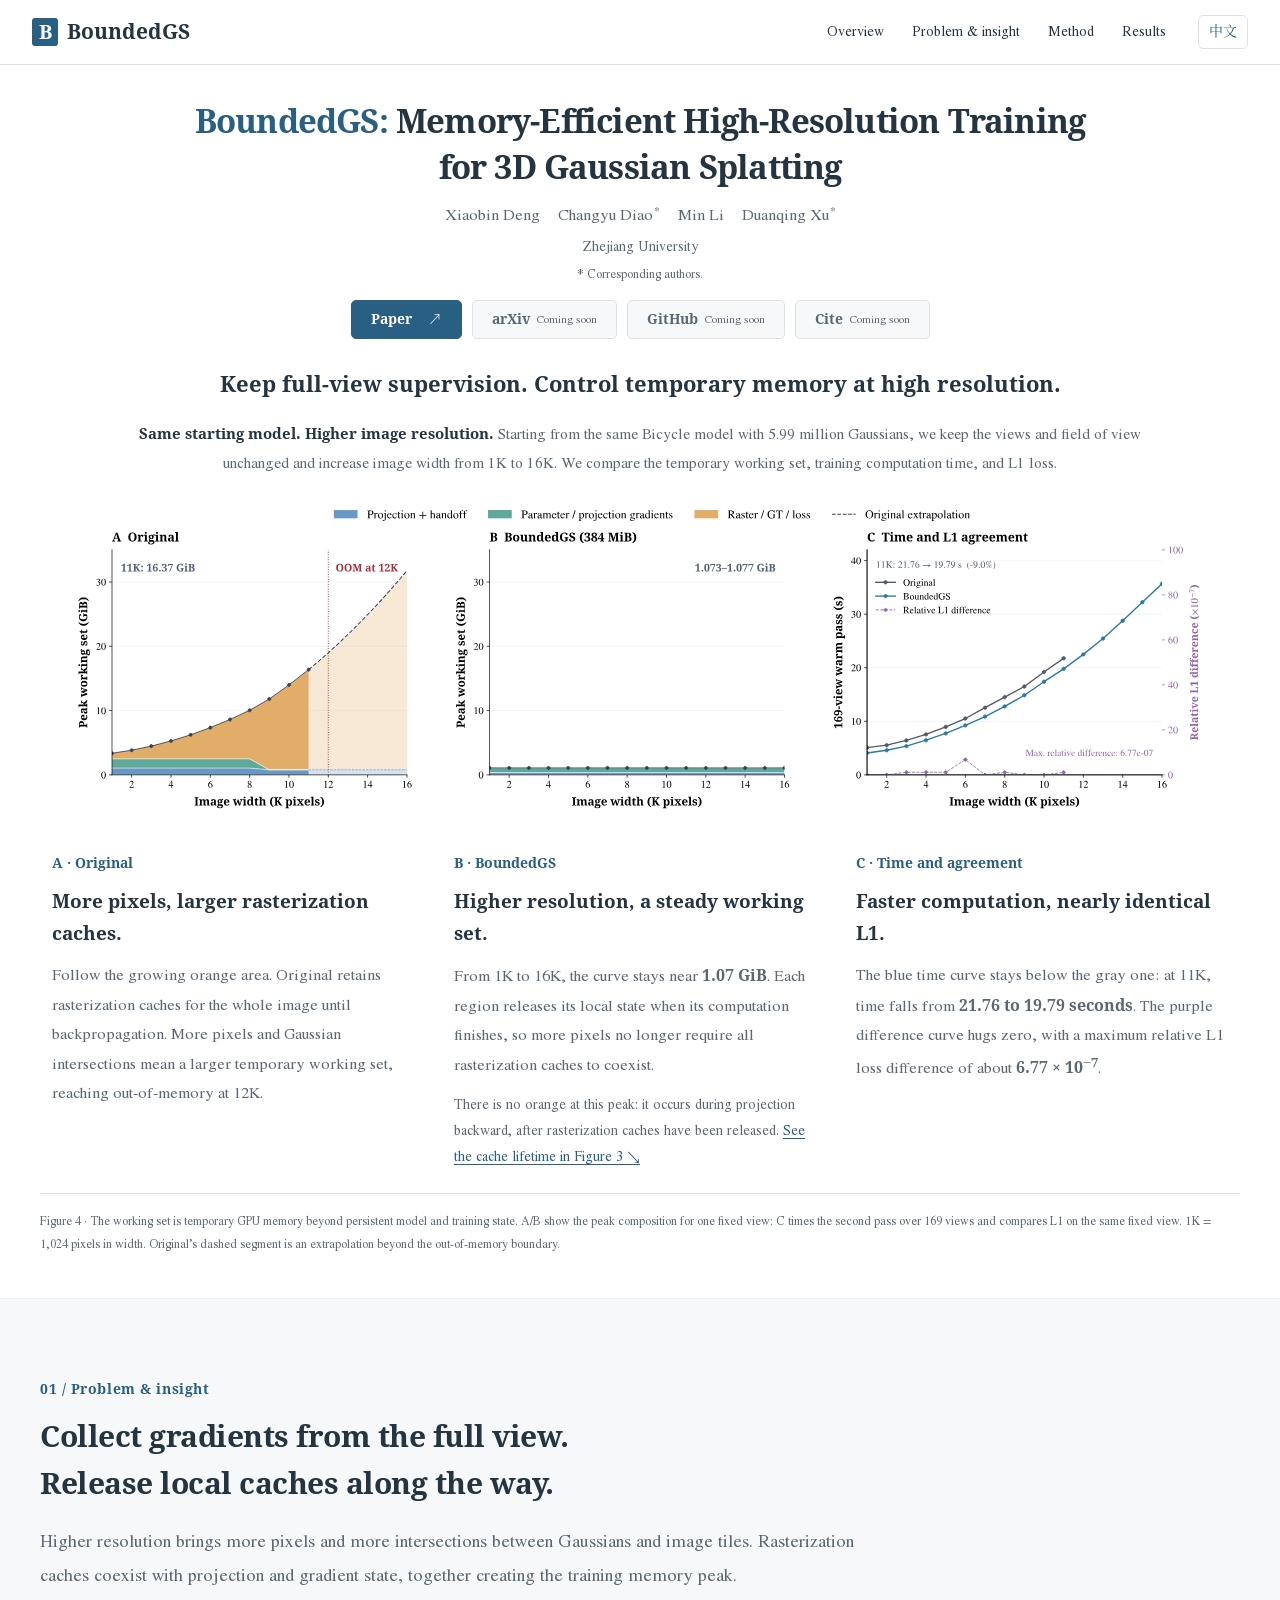
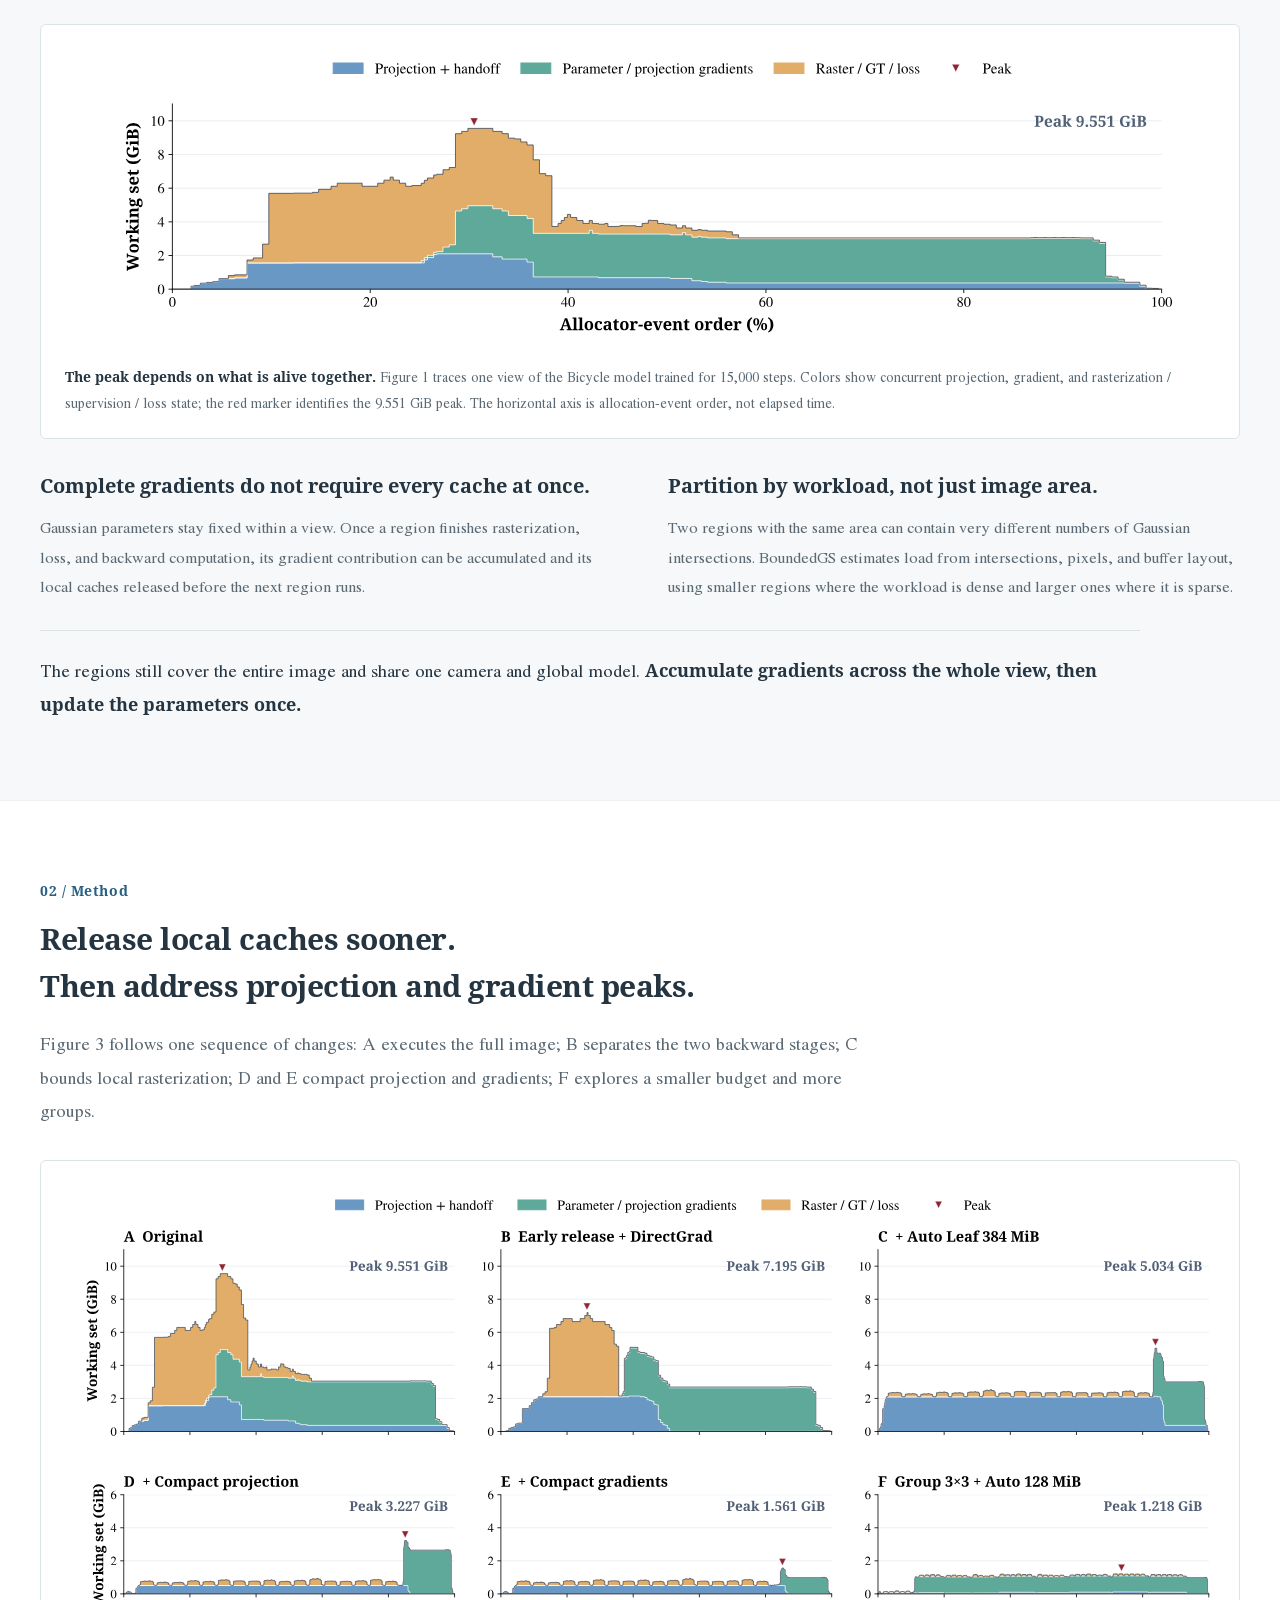
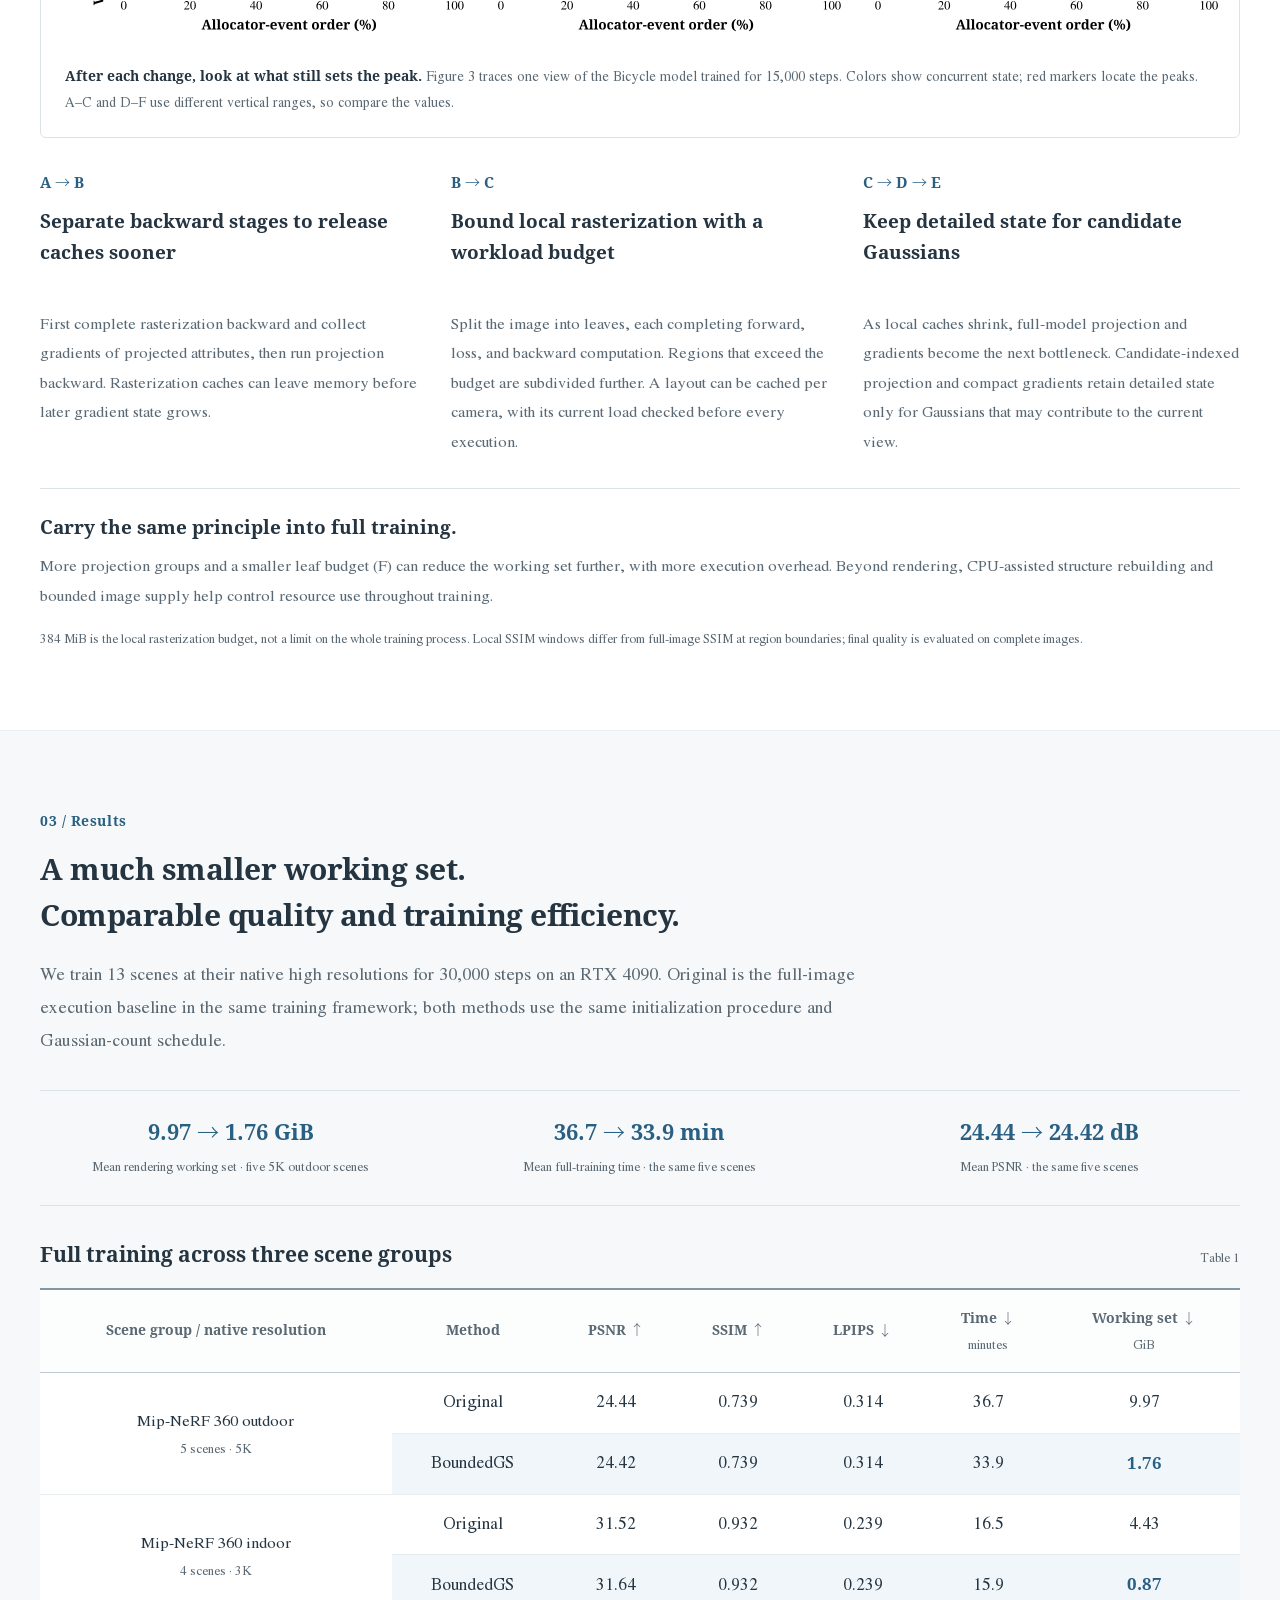
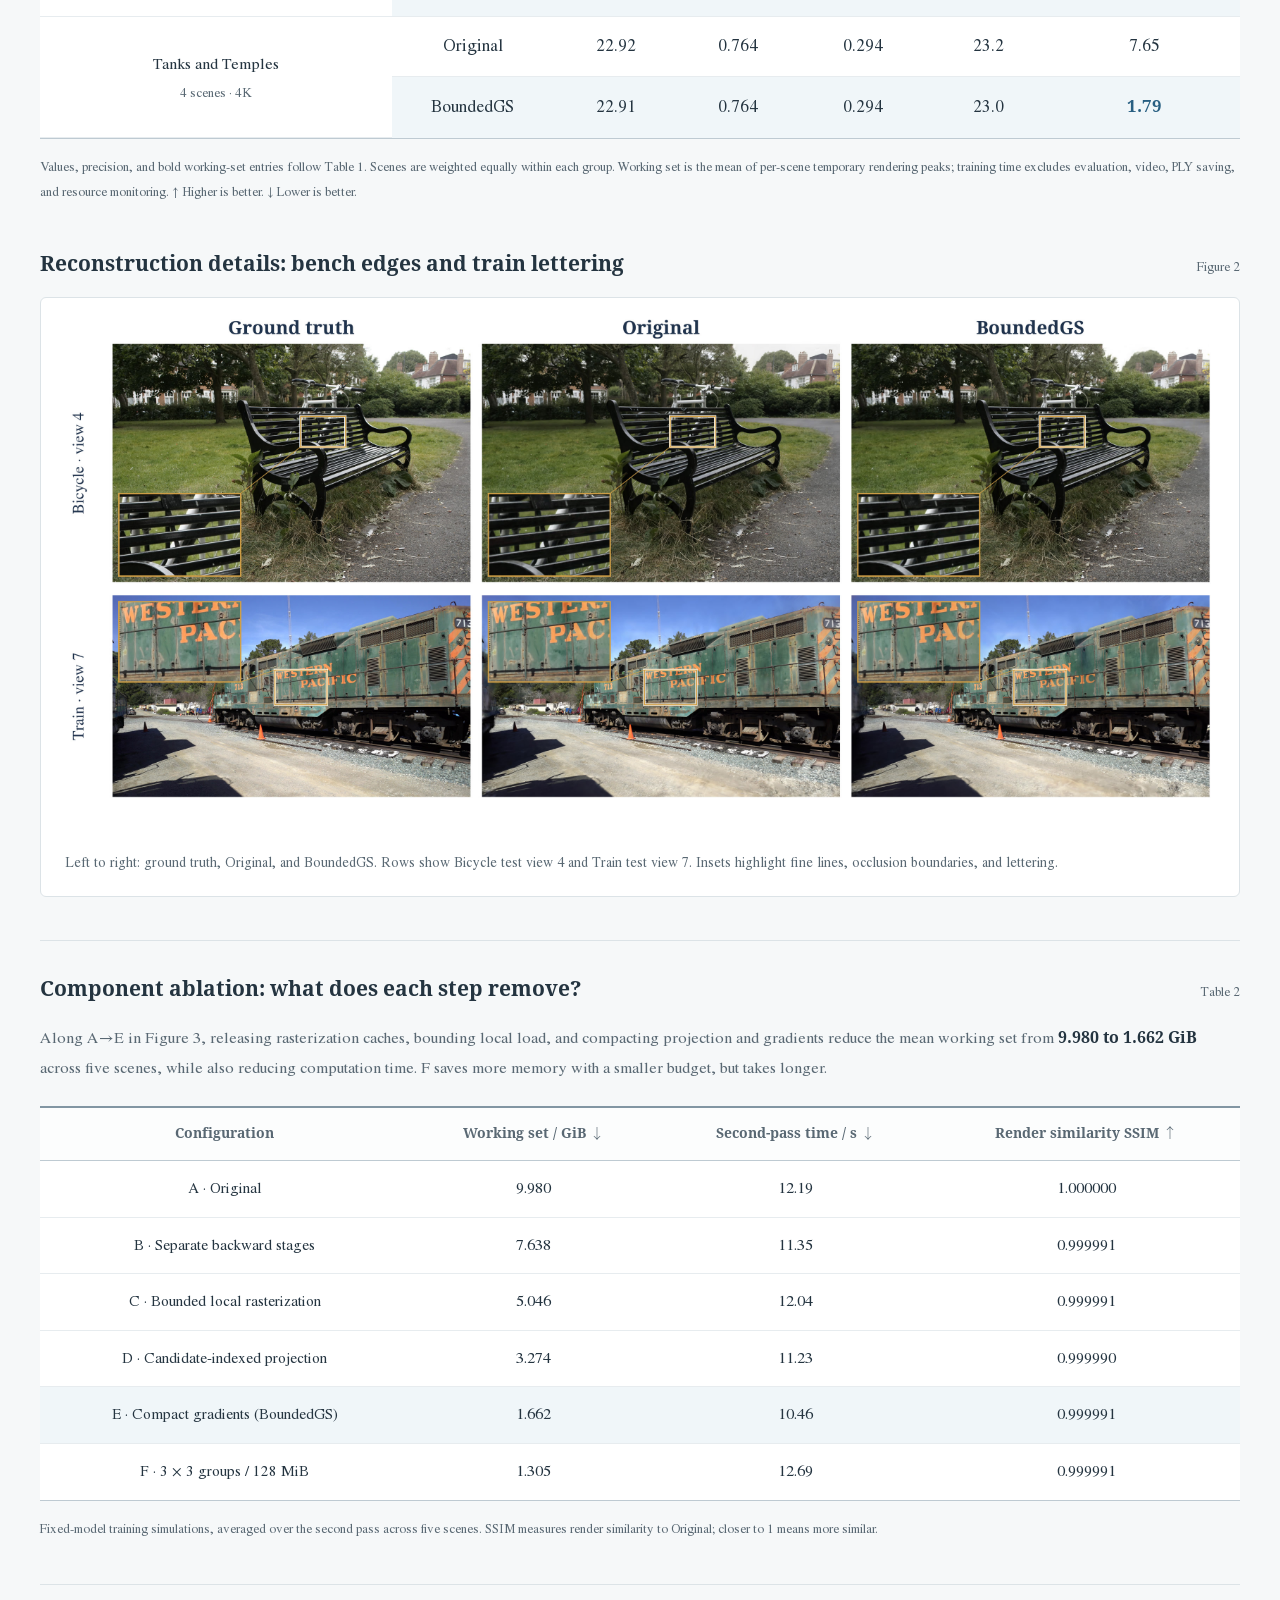
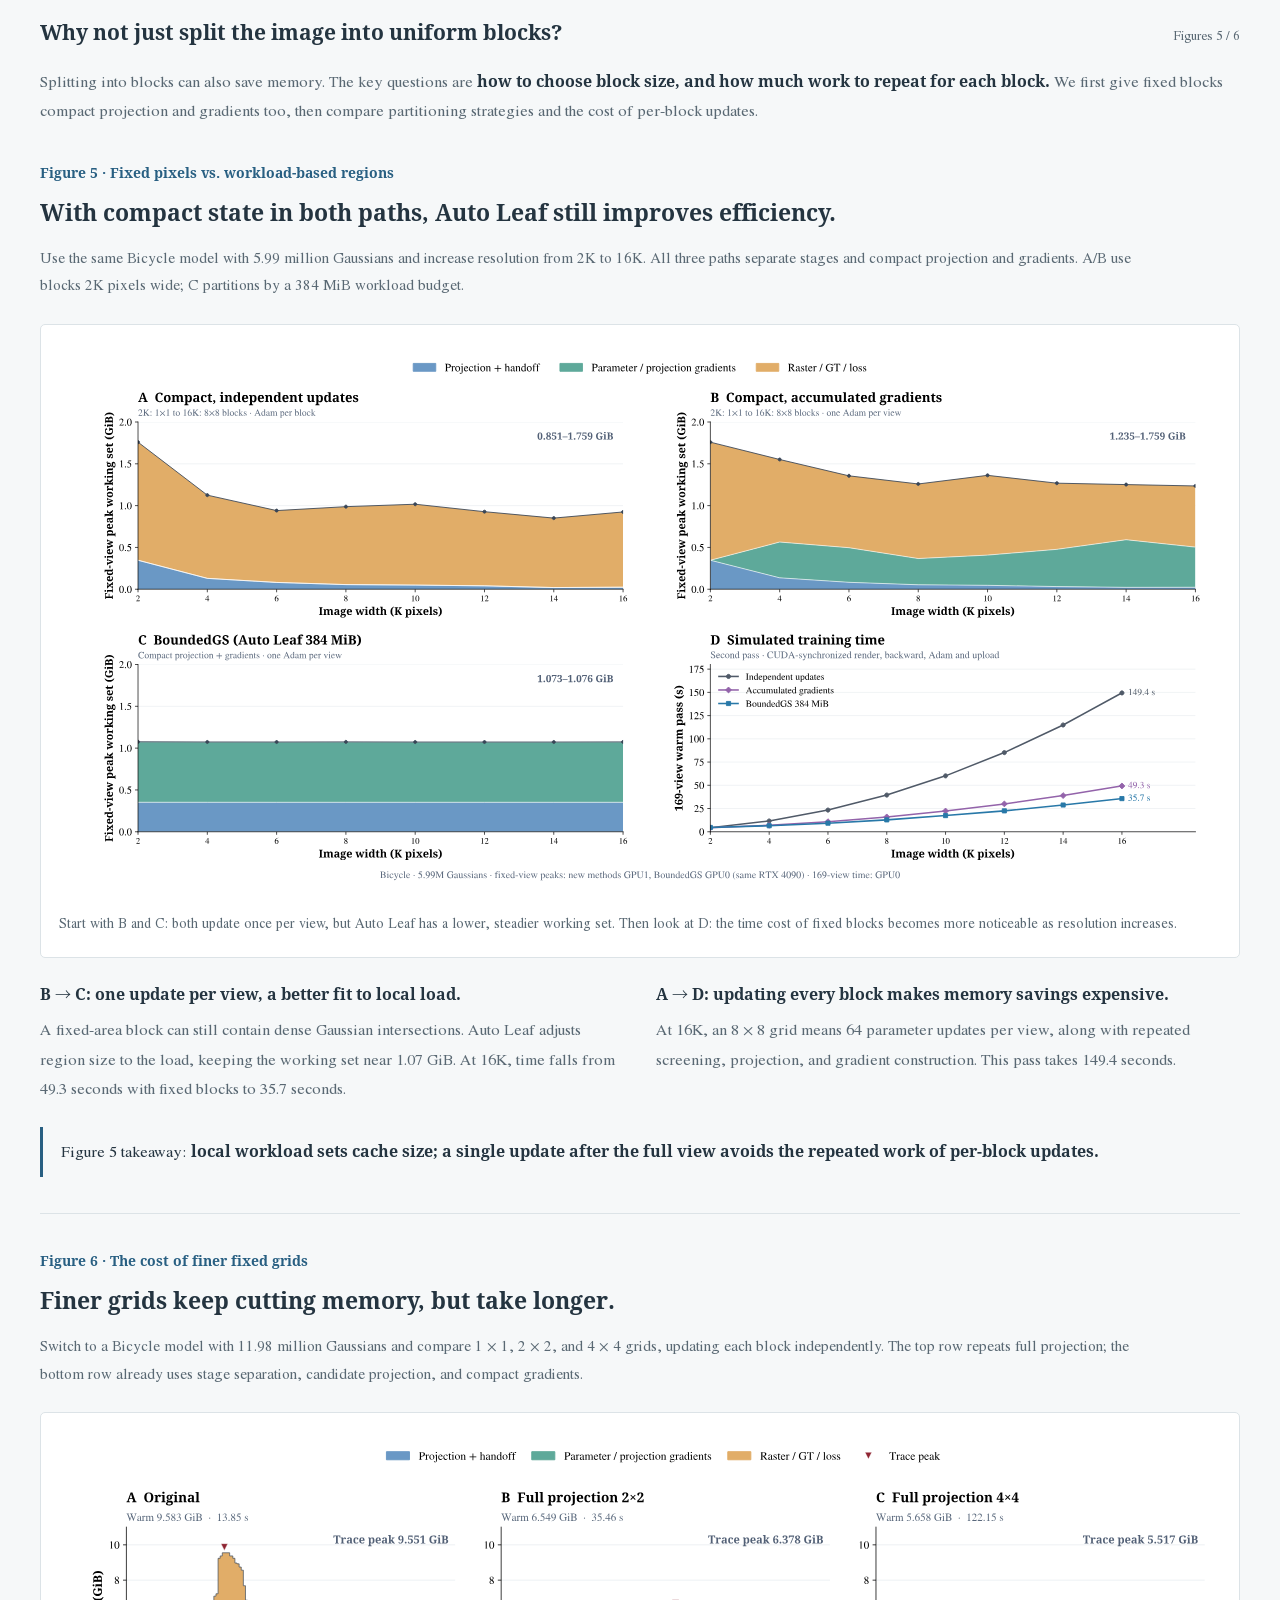
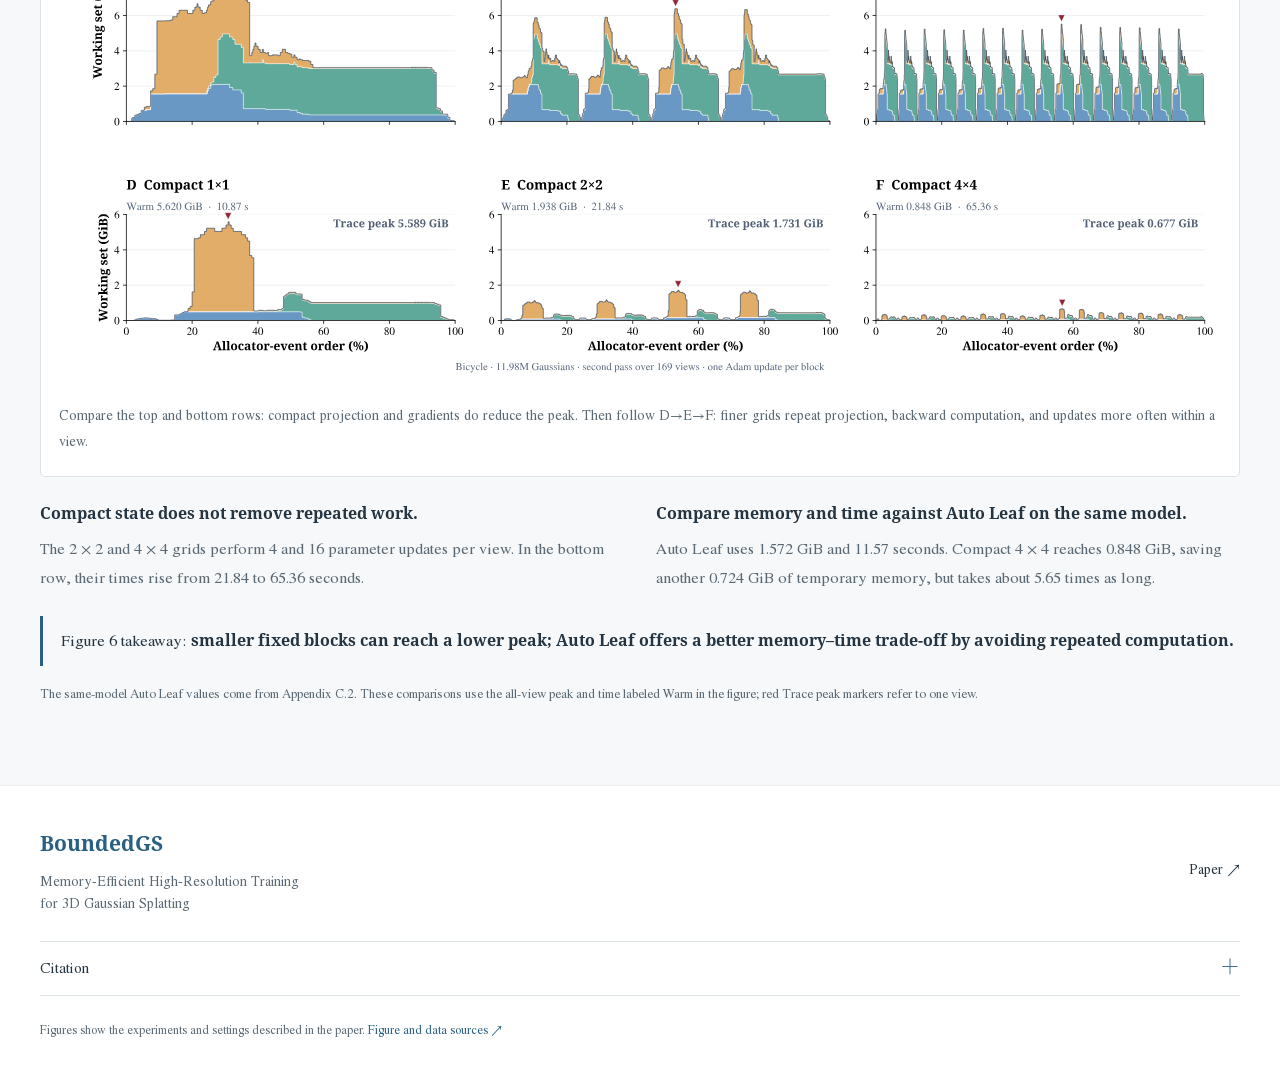
==== index.html @ 4e61c0cc "init" ====
<!doctype html>
<html lang="en">
<head>
  <meta charset="utf-8">
  <meta name="viewport" content="width=device-width, initial-scale=1">
  <meta name="theme-color" content="#285f82">
  <meta name="description" content="BoundedGS bounds the active rendering working set for high-resolution 3D Gaussian Splatting (3DGS) training while retaining full-view supervision. Explore the method, results, and paper.">
  <title>BoundedGS: Memory-Efficient High-Resolution Training for 3D Gaussian Splatting</title>
  <link rel="alternate" hreflang="en" href="./">
  <link rel="alternate" hreflang="zh-CN" href="zh.html">
  <link rel="stylesheet" href="style.css?v=3ca6108b19dd">
  <link rel="preload" href="assets/fonts/STIXGeneral.ttf" as="font" type="font/ttf" crossorigin>
  <script src="app.js?v=c64445084d67" defer></script>
  <meta name="robots" content="index, follow, max-image-preview:large, max-snippet:-1, max-video-preview:-1">
  <meta name="author" content="Xiaobin Deng, Changyu Diao, Min Li, Duanqing Xu">
  <meta name="citation_title" content="BoundedGS: Memory-Efficient High-Resolution Training for 3D Gaussian Splatting">
  <meta name="citation_author" content="Xiaobin Deng">
  <meta name="citation_author" content="Changyu Diao">
  <meta name="citation_author" content="Min Li">
  <meta name="citation_author" content="Duanqing Xu">
  <meta name="citation_publication_date" content="2026">
  <meta name="citation_language" content="en">
  <meta property="og:type" content="article">
  <meta property="og:site_name" content="BoundedGS">
  <meta property="og:title" content="BoundedGS: Memory-Efficient High-Resolution Training for 3D Gaussian Splatting">
  <meta property="og:description" content="BoundedGS bounds the active rendering working set for high-resolution 3D Gaussian Splatting (3DGS) training while retaining full-view supervision. Explore the method, results, and paper.">
  <meta property="og:locale" content="en_US">
  <meta property="og:locale:alternate" content="zh_CN">
  <meta name="twitter:card" content="summary">
  <meta name="twitter:title" content="BoundedGS: Memory-Efficient High-Resolution Training for 3D Gaussian Splatting">
  <meta name="twitter:description" content="BoundedGS bounds the active rendering working set for high-resolution 3D Gaussian Splatting (3DGS) training while retaining full-view supervision. Explore the method, results, and paper.">
  <link rel="alternate" hreflang="x-default" href="./">
  <script type="application/ld+json">
{
  "@context": "https://schema.org",
  "@type": "ScholarlyArticle",
  "name": "BoundedGS: Memory-Efficient High-Resolution Training for 3D Gaussian Splatting",
  "headline": "BoundedGS: Memory-Efficient High-Resolution Training for 3D Gaussian Splatting",
  "description": "BoundedGS bounds the active rendering working set for high-resolution 3D Gaussian Splatting (3DGS) training while retaining full-view supervision. Explore the method, results, and paper.",
  "author": [
    {
      "@type": "Person",
      "name": "Xiaobin Deng",
      "affiliation": {
        "@type": "Organization",
        "name": "Zhejiang University"
      }
    },
    {
      "@type": "Person",
      "name": "Changyu Diao",
      "affiliation": {
        "@type": "Organization",
        "name": "Zhejiang University"
      }
    },
    {
      "@type": "Person",
      "name": "Min Li",
      "affiliation": {
        "@type": "Organization",
        "name": "Zhejiang University"
      }
    },
    {
      "@type": "Person",
      "name": "Duanqing Xu",
      "affiliation": {
        "@type": "Organization",
        "name": "Zhejiang University"
      }
    }
  ],
  "inLanguage": "en",
  "keywords": [
    "3D Gaussian Splatting",
    "3DGS",
    "high-resolution training",
    "GPU memory",
    "BoundedGS"
  ],
  "isAccessibleForFree": true,
  "encoding": {
    "@type": "MediaObject",
    "encodingFormat": "application/pdf",
    "contentUrl": "assets/boundedgs-paper.pdf"
  }
}
  </script>
</head>
<body>
  <a class="skip-link" href="#main">Skip to content</a>
  <header class="site-header"><div class="nav-shell">
    <a class="brand" href="#overview"><span class="brand-mark" aria-hidden="true">B</span>BoundedGS</a>
    <nav aria-label="Sections"><a href="#overview">Overview</a><a href="#insight">Problem &amp; insight</a><a href="#method">Method</a><a href="#results">Results</a></nav>
    <div class="nav-actions"><a class="language-toggle" href="zh.html" lang="zh-CN" hreflang="zh-CN" aria-label="切换为中文">中文</a></div>
  </div></header>

  <main id="main">
    <section id="overview" class="paper-overview shell">
      <div id="paper-heading" class="paper-heading">
        <h1><span>BoundedGS:</span> Memory-Efficient High-Resolution Training<br class="title-break"> for 3D Gaussian Splatting</h1>
        <p class="authors"><span class="author-name">Xiaobin Deng</span> <span class="author-name">Changyu Diao<sup>*</sup></span> <span class="author-name">Min Li</span> <span class="author-name">Duanqing Xu<sup>*</sup></span></p><p class="affiliation">Zhejiang University</p><p class="author-note">* Corresponding authors.</p>
        <div class="resource-buttons"><a class="button primary" href="assets/boundedgs-paper.pdf" target="_blank" rel="noopener">Paper <span aria-hidden="true">↗</span></a><button class="button resource-pending" type="button" disabled aria-label="arXiv: Coming soon"><span>arXiv</span><span class="resource-status">Coming soon</span></button><button class="button resource-pending" type="button" disabled aria-label="GitHub: Coming soon"><span>GitHub</span><span class="resource-status">Coming soon</span></button><button class="button resource-pending" type="button" disabled aria-label="Cite: Coming soon"><span>Cite</span><span class="resource-status">Coming soon</span></button></div>
      </div>
      <div class="task-intro"><h2>Keep full-view supervision. <span>Control temporary memory at high resolution.</span></h2></div>
      <p class="cover-setup"><strong>Same starting model. Higher image resolution.</strong> Starting from the same Bicycle model with 5.99 million Gaussians, we keep the views and field of view unchanged and increase image width from 1K to 16K. We compare the temporary working set, training computation time, and L1 loss.</p>
      <figure class="cover-figure">
        <img class="desktop-figure" src="assets/figures/figure-4.svg?v=d06d40685966" width="1417" height="385" fetchpriority="high" alt="Figure 4: A, Original rasterization memory grows with resolution. B, BoundedGS stays near 1.07 GiB. C, training computation is faster with nearly identical L1 loss.">
        <div class="figure-legend cover-legend"><span><i class="projection"></i>Projection + handoff</span><span><i class="gradients"></i>Parameter / projection gradients</span><span><i class="raster"></i>Raster / GT / loss</span><span><i class="extrapolation"></i>Extrapolation</span></div>
        <div class="cover-reading">
          <article class="cover-panel">
            <img class="mobile-figure" src="assets/figures/figure-4-a.svg?v=f8d131fe4b1f" width="430" height="345" alt="Figure 4A: the orange rasterization state grows with resolution; Original runs out of memory at 12K.">
            <p class="figure-reference">A · Original</p><h3>More pixels, larger rasterization caches.</h3>
            <p>Follow the growing orange area. Original retains rasterization caches for the whole image until backpropagation. More pixels and Gaussian intersections mean a larger temporary working set, reaching out-of-memory at 12K.</p>
          </article>
          <article class="cover-panel">
            <img class="mobile-figure" src="assets/figures/figure-4-b.svg?v=89d696aebb31" width="430" height="345" loading="lazy" alt="Figure 4B: BoundedGS stays within 1.073–1.077 GiB from 1K to 16K; rasterization caches have been released at the peak.">
            <p class="figure-reference">B · BoundedGS</p><h3>Higher resolution, a steady working set.</h3>
            <p>From 1K to 16K, the curve stays near <strong>1.07 GiB</strong>. Each region releases its local state when its computation finishes, so more pixels no longer require all rasterization caches to coexist.</p>
            <p class="panel-note">There is no orange at this peak: it occurs during projection backward, after rasterization caches have been released. <a href="#figure-3" data-component="e">See the cache lifetime in Figure 3 ↘</a></p>
          </article>
          <article class="cover-panel">
            <img class="mobile-figure" src="assets/figures/figure-4-c.svg?v=a9186b93e692" width="480" height="345" loading="lazy" alt="Figure 4C: at 11K, second-pass time falls from 21.76 to 19.79 seconds. The largest relative L1 loss difference at shared resolutions is about 6.77 times 10 to the minus 7.">
            <p class="figure-reference">C · Time and agreement</p><h3>Faster computation, nearly identical L1.</h3>
            <p>The blue time curve stays below the gray one: at 11K, time falls from <strong>21.76 to 19.79 seconds</strong>. The purple difference curve hugs zero, with a maximum relative L1 loss difference of about <strong>6.77 × 10<sup>−7</sup></strong>.</p>
          </article>
        </div>
        <figcaption class="figure-note">Figure 4 · The working set is temporary GPU memory beyond persistent model and training state. A/B show the peak composition for one fixed view; C times the second pass over 169 views and compares L1 on the same fixed view. 1K = 1,024 pixels in width. Original’s dashed segment is an extrapolation beyond the out-of-memory boundary.</figcaption>
      </figure>
    </section>

    <section id="insight" class="section soft-section"><div class="shell">
      <div class="section-heading"><p class="section-number">01 / Problem &amp; insight</p><h2>Collect gradients from the full view.<br>Release local caches along the way.</h2><p class="section-lead">Higher resolution brings more pixels and more intersections between Gaussians and image tiles. Rasterization caches coexist with projection and gradient state, together creating the training memory peak.</p></div>
      <figure class="paper-figure trace-figure">
        <div class="figure-scroll" tabindex="0" role="region" aria-label="Figure 1 memory trace; scroll horizontally on narrow screens"><img src="assets/figures/figure-1.svg?v=830bb8c14d6f" width="979" height="266" loading="lazy" alt="Figure 1: Original’s projection, gradient, and rasterization states overlap during one view, producing a 9.551 GiB temporary working-set peak."></div>
        <p class="scroll-hint">Scroll sideways to see the full chart ↔</p>
        <figcaption><strong>The peak depends on what is alive together.</strong> Figure 1 traces one view of the Bicycle model trained for 15,000 steps. Colors show concurrent projection, gradient, and rasterization / supervision / loss state; the red marker identifies the 9.551 GiB peak. The horizontal axis is allocation-event order, not elapsed time.</figcaption>
      </figure>
      <div class="insight-pair">
        <article><h3>Complete gradients do not require every cache at once.</h3><p>Gaussian parameters stay fixed within a view. Once a region finishes rasterization, loss, and backward computation, its gradient contribution can be accumulated and its local caches released before the next region runs.</p></article>
        <article><h3>Partition by workload, not just image area.</h3><p>Two regions with the same area can contain very different numbers of Gaussian intersections. BoundedGS estimates load from intersections, pixels, and buffer layout, using smaller regions where the workload is dense and larger ones where it is sparse.</p></article>
      </div>
      <p class="insight-statement">The regions still cover the entire image and share one camera and global model. <strong>Accumulate gradients across the whole view, then update the parameters once.</strong></p>
    </div></section>

    <section id="method" class="section shell">
      <div class="section-heading"><p class="section-number">02 / Method</p><h2>Release local caches sooner.<br>Then address projection and gradient peaks.</h2><p class="section-lead">Figure 3 follows one sequence of changes: A executes the full image; B separates the two backward stages; C bounds local rasterization; D and E compact projection and gradients; F explores a smaller budget and more groups.</p></div>
      <figure class="paper-figure method-figure" id="figure-3">
        <img class="desktop-figure" src="assets/figures/figure-3.svg?v=8909034e1079" width="1166" height="461" loading="lazy" alt="Figure 3: six single-view traces, A–F, show early cache release, Auto Leaf, compact projection, compact gradients, and a smaller leaf budget with more groups.">
        <div class="mobile-components">
          <label for="component-panel">Explore a configuration in Figure 3</label>
          <select id="component-panel">
            <option value="a" data-src="assets/figures/figure-3-a.svg?v=5b14cd057d3e">A · Original, full-image execution</option>
            <option value="b" data-src="assets/figures/figure-3-b.svg?v=b231a7f79177">B · Separate backward stages</option>
            <option value="c" data-src="assets/figures/figure-3-c.svg?v=3bd484a36d70">C · Bounded local rasterization</option>
            <option value="d" data-src="assets/figures/figure-3-d.svg?v=78caf373a112">D · Candidate-indexed projection</option>
            <option value="e" data-src="assets/figures/figure-3-e.svg?v=d09f77d85bdd">E · Compact parameter gradients</option>
            <option value="f" data-src="assets/figures/figure-3-f.svg?v=ca1f35abca1a">F · More groups, smaller budget</option>
          </select>
          <div class="figure-legend"><span><i class="projection"></i>Projection + handoff</span><span><i class="gradients"></i>Parameter / projection gradients</span><span><i class="raster"></i>Raster / GT / loss</span></div>
          <img id="component-image" src="assets/figures/figure-3-a.svg?v=5b14cd057d3e" width="398" height="222" loading="lazy" alt="Figure 3A: Original’s full-image working-set trace.">
          <p id="component-caption" class="figure-note" aria-live="polite">A: Rasterization and backward state coexist around the peak.</p>
          <p class="figure-note">Horizontal: allocation-event order from 0% to 100%. Vertical: working set in GiB. A–C and D–F use different vertical ranges.</p>
        </div>
        <figcaption><strong>After each change, look at what still sets the peak.</strong> Figure 3 traces one view of the Bicycle model trained for 15,000 steps. Colors show concurrent state; red markers locate the peaks. A–C and D–F use different vertical ranges, so compare the values.</figcaption>
      </figure>
      <div class="method-explanations">
        <article><p class="figure-reference">A → B</p><h3>Separate backward stages to release caches sooner</h3><p>First complete rasterization backward and collect gradients of projected attributes, then run projection backward. Rasterization caches can leave memory before later gradient state grows.</p></article>
        <article><p class="figure-reference">B → C</p><h3>Bound local rasterization with a workload budget</h3><p>Split the image into leaves, each completing forward, loss, and backward computation. Regions that exceed the budget are subdivided further. A layout can be cached per camera, with its current load checked before every execution.</p></article>
        <article><p class="figure-reference">C → D → E</p><h3>Keep detailed state for candidate Gaussians</h3><p>As local caches shrink, full-model projection and gradients become the next bottleneck. Candidate-indexed projection and compact gradients retain detailed state only for Gaussians that may contribute to the current view.</p></article>
      </div>
      <div class="method-system"><h3>Carry the same principle into full training.</h3><p>More projection groups and a smaller leaf budget (F) can reduce the working set further, with more execution overhead. Beyond rendering, CPU-assisted structure rebuilding and bounded image supply help control resource use throughout training.</p></div>
      <p class="figure-note">384 MiB is the local rasterization budget, not a limit on the whole training process. Local SSIM windows differ from full-image SSIM at region boundaries; final quality is evaluated on complete images.</p>
    </section>

    <section id="results" class="section soft-section"><div class="shell">
      <div class="section-heading"><p class="section-number">03 / Results</p><h2>A much smaller working set.<br>Comparable quality and training efficiency.</h2><p class="section-lead">We train 13 scenes at their native high resolutions for 30,000 steps on an RTX 4090. Original is the full-image execution baseline in the same training framework; both methods use the same initialization procedure and Gaussian-count schedule.</p></div>
      <div class="result-summary"><p><strong>9.97 → 1.76 GiB</strong><span>Mean rendering working set · five 5K outdoor scenes</span></p><p><strong>36.7 → 33.9 min</strong><span>Mean full-training time · the same five scenes</span></p><p><strong>24.44 → 24.42 dB</strong><span>Mean PSNR · the same five scenes</span></p></div>
      <div class="subsection-heading"><h3>Full training across three scene groups</h3><span>Table 1</span></div>
      <div class="table-scroll" tabindex="0" role="region" aria-label="Table 1; scroll horizontally on narrow screens"><table id="paper-table"><thead><tr><th scope="col">Scene group / native resolution</th><th scope="col">Method</th><th scope="col">PSNR ↑</th><th scope="col">SSIM ↑</th><th scope="col">LPIPS ↓</th><th scope="col">Time ↓<small>minutes</small></th><th scope="col">Working set ↓<small>GiB</small></th></tr></thead><tbody>
        <tr><th rowspan="2" scope="rowgroup">Mip-NeRF 360 outdoor<small>5 scenes · 5K</small></th><td>Original</td><td>24.44</td><td>0.739</td><td>0.314</td><td>36.7</td><td>9.97</td></tr>
        <tr class="ours"><td>BoundedGS</td><td>24.42</td><td>0.739</td><td>0.314</td><td>33.9</td><td><strong>1.76</strong></td></tr>
        <tr class="group-start"><th rowspan="2" scope="rowgroup">Mip-NeRF 360 indoor<small>4 scenes · 3K</small></th><td>Original</td><td>31.52</td><td>0.932</td><td>0.239</td><td>16.5</td><td>4.43</td></tr>
        <tr class="ours"><td>BoundedGS</td><td>31.64</td><td>0.932</td><td>0.239</td><td>15.9</td><td><strong>0.87</strong></td></tr>
        <tr class="group-start"><th rowspan="2" scope="rowgroup">Tanks and Temples<small>4 scenes · 4K</small></th><td>Original</td><td>22.92</td><td>0.764</td><td>0.294</td><td>23.2</td><td>7.65</td></tr>
        <tr class="ours"><td>BoundedGS</td><td>22.91</td><td>0.764</td><td>0.294</td><td>23.0</td><td><strong>1.79</strong></td></tr>
      </tbody></table></div>
      <p class="scroll-hint">Scroll sideways to see the full table ↔</p>
      <p class="figure-note">Values, precision, and bold working-set entries follow Table 1. Scenes are weighted equally within each group. Working set is the mean of per-scene temporary rendering peaks; training time excludes evaluation, video, PLY saving, and resource monitoring. ↑ Higher is better. ↓ Lower is better.</p>

      <div class="subsection-heading qualitative-heading"><h3>Reconstruction details: bench edges and train lettering</h3><span>Figure 2</span></div>
      <figure class="paper-figure qualitative-figure"><div class="figure-scroll" tabindex="0" role="region" aria-label="Figure 2 quality comparison; scroll horizontally on narrow screens"><img src="assets/figures/figure-2.jpg?v=b9e5c9b0c337" width="3300" height="1470" loading="lazy" alt="Figure 2: Bicycle and Train, with ground truth, Original, and BoundedGS from left to right. Insets compare bench edges and train lettering."></div><p class="scroll-hint">Scroll sideways to compare all three columns ↔</p><figcaption>Left to right: ground truth, Original, and BoundedGS. Rows show Bicycle test view 4 and Train test view 7. Insets highlight fine lines, occlusion boundaries, and lettering.</figcaption></figure>

      <div class="evidence-block" id="component-ablation">
        <div class="subsection-heading"><h3>Component ablation: what does each step remove?</h3><span>Table 2</span></div>
        <p class="evidence-lead">Along A→E in Figure 3, releasing rasterization caches, bounding local load, and compacting projection and gradients reduce the mean working set from <strong>9.980 to 1.662 GiB</strong> across five scenes, while also reducing computation time. F saves more memory with a smaller budget, but takes longer.</p>
        <div class="table-scroll" tabindex="0" role="region" aria-label="Component ablation; scroll horizontally on narrow screens"><table class="detail-table"><thead><tr><th scope="col">Configuration</th><th scope="col">Working set / GiB ↓</th><th scope="col">Second-pass time / s ↓</th><th scope="col">Render similarity SSIM ↑</th></tr></thead><tbody id="component-rows"><tr><td>A · Original</td><td>9.980</td><td>12.19</td><td>1.000000</td></tr><tr><td>B · Separate backward stages</td><td>7.638</td><td>11.35</td><td>0.999991</td></tr><tr><td>C · Bounded local rasterization</td><td>5.046</td><td>12.04</td><td>0.999991</td></tr><tr><td>D · Candidate-indexed projection</td><td>3.274</td><td>11.23</td><td>0.999990</td></tr><tr class="ours"><td>E · Compact gradients (BoundedGS)</td><td>1.662</td><td>10.46</td><td>0.999991</td></tr><tr><td>F · 3 × 3 groups / 128 MiB</td><td>1.305</td><td>12.69</td><td>0.999991</td></tr></tbody></table></div>
        <p class="scroll-hint">Scroll sideways to see the full table ↔</p>
        <p class="figure-note">Fixed-model training simulations, averaged over the second pass across five scenes. SSIM measures render similarity to Original; closer to 1 means more similar.</p>
      </div>

      <div class="evidence-block supplementary-figures" id="block-comparisons">
        <div class="subsection-heading"><h3>Why not just split the image into uniform blocks?</h3><span>Figures 5 / 6</span></div>
        <p class="evidence-lead">Splitting into blocks can also save memory. The key questions are <strong>how to choose block size, and how much work to repeat for each block.</strong> We first give fixed blocks compact projection and gradients too, then compare partitioning strategies and the cost of per-block updates.</p>
        <article class="comparison-story" id="figure-5">
          <p class="figure-reference">Figure 5 · Fixed pixels vs. workload-based regions</p>
          <h3>With compact state in both paths, Auto Leaf still improves efficiency.</h3>
          <p class="comparison-setup">Use the same Bicycle model with 5.99 million Gaussians and increase resolution from 2K to 16K. All three paths separate stages and compact projection and gradients. A/B use blocks 2K pixels wide; C partitions by a 384 MiB workload budget.</p>
          <figure><div class="figure-scroll" tabindex="0" role="region" aria-label="Figure 5; scroll horizontally on narrow screens"><img src="assets/figures/figure-5.svg?v=bf9b69fb2163" width="1339" height="634" loading="lazy" alt="Figure 5: A updates each fixed block independently; B accumulates fixed-block gradients; C uses Auto Leaf; D compares time. At 16K, the three paths take 149.4, 49.3, and 35.7 seconds."></div><p class="scroll-hint">Scroll sideways to see all four panels ↔</p><figcaption>Start with B and C: both update once per view, but Auto Leaf has a lower, steadier working set. Then look at D: the time cost of fixed blocks becomes more noticeable as resolution increases.</figcaption></figure>
          <div class="comparison-reading">
            <p><strong>B → C: one update per view, a better fit to local load.</strong> A fixed-area block can still contain dense Gaussian intersections. Auto Leaf adjusts region size to the load, keeping the working set near 1.07 GiB. At 16K, time falls from 49.3 seconds with fixed blocks to 35.7 seconds.</p>
            <p><strong>A → D: updating every block makes memory savings expensive.</strong> At 16K, an 8 × 8 grid means 64 parameter updates per view, along with repeated screening, projection, and gradient construction. This pass takes 149.4 seconds.</p>
          </div>
          <p class="comparison-takeaway">Figure 5 takeaway: <strong>local workload sets cache size; a single update after the full view avoids the repeated work of per-block updates.</strong></p>
        </article>
        <article class="comparison-story" id="figure-6">
          <p class="figure-reference">Figure 6 · The cost of finer fixed grids</p>
          <h3>Finer grids keep cutting memory, but take longer.</h3>
          <p class="comparison-setup">Switch to a Bicycle model with 11.98 million Gaussians and compare 1 × 1, 2 × 2, and 4 × 4 grids, updating each block independently. The top row repeats full projection; the bottom row already uses stage separation, candidate projection, and compact gradients.</p>
          <figure><div class="figure-scroll" tabindex="0" role="region" aria-label="Figure 6; scroll horizontally on narrow screens"><img src="assets/figures/figure-6.svg?v=3bd4f1bd3a31" width="1210" height="576" loading="lazy" alt="Figure 6: finer grids and compact state reduce the working set, but independent updates repeat computation. Compact 4 by 4 takes 65.36 seconds, about 5.65 times the Auto Leaf time on the same model."></div><p class="scroll-hint">Scroll sideways to see all six panels ↔</p><figcaption>Compare the top and bottom rows: compact projection and gradients do reduce the peak. Then follow D→E→F: finer grids repeat projection, backward computation, and updates more often within a view.</figcaption></figure>
          <div class="comparison-reading">
            <p><strong>Compact state does not remove repeated work.</strong> The 2 × 2 and 4 × 4 grids perform 4 and 16 parameter updates per view. In the bottom row, their times rise from 21.84 to 65.36 seconds.</p>
            <p><strong>Compare memory and time against Auto Leaf on the same model.</strong> Auto Leaf uses 1.572 GiB and 11.57 seconds. Compact 4 × 4 reaches 0.848 GiB, saving another 0.724 GiB of temporary memory, but takes about 5.65 times as long.</p>
          </div>
          <p class="comparison-takeaway">Figure 6 takeaway: <strong>smaller fixed blocks can reach a lower peak; Auto Leaf offers a better memory–time trade-off by avoiding repeated computation.</strong></p>
          <p class="figure-note">The same-model Auto Leaf values come from Appendix C.2. These comparisons use the all-view peak and time labeled Warm in the figure; red Trace peak markers refer to one view.</p>
        </article>
      </div>
    </div></section>
  </main>

  <footer class="shell site-footer" id="citation"><div class="footer-top"><div><a class="brand" href="#overview">BoundedGS</a><p>Memory-Efficient High-Resolution Training<br>for 3D Gaussian Splatting</p></div><div class="footer-links"><a href="assets/boundedgs-paper.pdf" target="_blank" rel="noopener">Paper ↗</a></div></div><details class="citation-details"><summary>Citation <span aria-hidden="true">＋</span></summary><div class="citation-body"><pre id="bibtex">@misc{deng2026boundedgs,
  title  = {BoundedGS: Memory-Efficient High-Resolution Training
            for 3D Gaussian Splatting},
  author = {Xiaobin Deng and Changyu Diao and Min Li and Duanqing Xu},
  year   = {2026}
}</pre><button class="button" id="copy-citation">Copy BibTeX</button><span id="copy-status" role="status"></span></div></details><p class="footer-note">Figures show the experiments and settings described in the paper. <a href="asset-sources.json" target="_blank" rel="noopener">Figure and data sources ↗</a></p></footer>
</body>
</html>
---- style.css ----
@font-face{font-family:STIXGeneral;src:url('assets/fonts/STIXGeneral.ttf') format('truetype');font-weight:400;font-style:normal;font-display:swap}
@font-face{font-family:'Droid Serif';src:url('assets/fonts/DroidSerif-Bold.ttf') format('truetype');font-weight:700;font-style:normal;font-display:swap}
@font-face{font-family:'Noto Serif SC';src:url('assets/fonts/NotoSerifSC-Regular.woff?v=6501ba1ce9b4') format('woff');font-weight:400;font-style:normal;font-display:swap}
@font-face{font-family:'Noto Serif SC';src:url('assets/fonts/NotoSerifSC-Bold.woff?v=eb372331c6d0') format('woff');font-weight:700;font-style:normal;font-display:swap}
:root{--ink:#243440;--muted:#596873;--blue:#285f82;--line:#dce3e7;--soft:#f6f8f9;--projection:#6a98c5;--gradient:#5ea99a;--raster:#e1ad68}
*{box-sizing:border-box}
html{scroll-behavior:smooth;scroll-padding-top:90px}
body{margin:0;background:#fff;color:var(--ink);font:400 17px/1.85 STIXGeneral,'Noto Serif SC';font-synthesis:none;-webkit-font-smoothing:antialiased}
h1,h2,h3,strong,b,th,.brand,.button,.section-number,.figure-reference{font-family:'Droid Serif','Noto Serif SC';font-weight:700}
h1,h2,h3,p{margin-top:0}h1,h2,h3{line-height:1.55}p{margin-bottom:18px}h1{font-size:33px;letter-spacing:-.8px}h2{font-size:30px;letter-spacing:-.5px;margin-bottom:18px}h3{font-size:20px;margin-bottom:12px}
a{color:inherit;text-decoration:none}a:hover{color:var(--blue)}button,select{font:inherit;color:inherit;cursor:pointer}a,button,select,summary{touch-action:manipulation}a:focus-visible,button:focus-visible,select:focus-visible,summary:focus-visible,[tabindex]:focus-visible{outline:3px solid #3986b6;outline-offset:4px}
img{display:block;max-width:100%;height:auto}figure{margin:0}figcaption{font-size:14px;line-height:1.9;color:var(--muted);margin-top:16px}figcaption strong{color:var(--ink)}small{font-size:13px}
.shell{width:min(1200px,calc(100% - 80px));margin-inline:auto}.section{padding-block:78px}.soft-section{background:var(--soft);border-block:1px solid #edf0f2}.section-heading{max-width:900px;margin-bottom:32px}.section-number{color:var(--blue);font-size:14px;letter-spacing:.04em;margin-bottom:12px}.section-lead{max-width:850px;color:var(--muted);margin-bottom:0}.figure-note{color:var(--muted);font-size:13px;line-height:1.9;margin:16px 0 0}
.sr-only{position:absolute;width:1px;height:1px;padding:0;margin:-1px;overflow:hidden;clip:rect(0,0,0,0);white-space:nowrap;border:0}.skip-link{position:fixed;left:16px;top:-90px;z-index:100;background:#fff;padding:12px}.skip-link:focus{top:12px}
.site-header{position:sticky;top:0;z-index:30;background:rgba(255,255,255,.98);border-bottom:1px solid var(--line)}.nav-shell{width:min(1360px,calc(100% - 64px));min-height:64px;display:flex;align-items:center;gap:32px;margin:auto}.brand{display:inline-flex;align-items:center;gap:9px;font-size:21px;white-space:nowrap}.brand-mark{width:26px;height:28px;background:var(--blue);color:white;display:grid;place-items:center;line-height:1;border-radius:3px;font-size:20px}.nav-shell nav{display:flex;gap:28px;margin-left:auto;font-size:14px;white-space:nowrap}
.paper-overview{padding-top:34px;padding-bottom:42px}.paper-heading{text-align:center}.paper-heading h1{margin:0 auto 12px;max-width:1150px}.paper-heading h1>span{color:var(--blue)}.authors{font-size:16px;color:var(--muted);margin-bottom:15px}.authors span{margin-inline:10px}.resource-buttons{display:flex;justify-content:center;gap:10px}.button{display:inline-flex;align-items:center;justify-content:center;gap:16px;border:1px solid var(--line);border-radius:5px;background:#fff;padding:7px 19px;font-size:14px;line-height:1.6;transition:background .15s}.button:hover{background:var(--soft)}.button.primary{background:var(--blue);color:white;border-color:var(--blue)}.button.primary:hover{background:#1e4e6d}
.task-intro{text-align:center;margin:28px 0 17px}.task-intro h2{font-size:22px;line-height:1.65;letter-spacing:0;margin:0}.task-intro h2 span{display:inline-block}.cover-figure>img{width:100%}.cover-figure figcaption{margin:13px auto 0;max-width:1140px}.result-summary{display:grid;grid-template-columns:repeat(3,minmax(0,1fr));gap:28px}.result-summary p{margin:0;display:flex;flex-direction:column;gap:5px;text-align:center}.result-summary span{font-size:13px;color:var(--muted)}
.paper-figure{padding:24px 24px 20px;background:#fff;border:1px solid var(--line);border-radius:6px}.paper-figure img{width:100%}.figure-scroll{overflow-x:auto;overscroll-behavior-x:contain}.trace-figure{padding-top:29px}.trace-figure img{max-width:1080px;margin-inline:auto}.insight-pair{display:grid;grid-template-columns:1fr 1fr;gap:55px;margin-top:32px}.insight-pair p,.method-explanations p,.method-system p{color:var(--muted);font-size:16px;margin-bottom:0}.insight-statement{border-top:1px solid var(--line);padding-top:23px;margin:27px 0 0;font-size:18px;max-width:1100px}
.method-figure{padding-inline:15px}.method-figure figcaption{padding-inline:9px}.method-explanations{display:grid;grid-template-columns:repeat(3,minmax(0,1fr));gap:34px;margin-top:32px}.method-explanations .figure-reference{color:var(--blue);font-size:15px;margin-bottom:8px}.method-explanations h3{font-size:19px;line-height:1.65;min-height:3.3em;margin-bottom:10px}.method-system{border-top:1px solid var(--line);padding-top:24px;margin-top:30px}.method-system h3{font-size:19px;margin-bottom:10px}.mobile-components,.scroll-hint{display:none}.figure-legend{display:flex;flex-wrap:wrap;gap:5px 14px;font-size:12px;line-height:1.8;color:var(--muted)}.figure-legend span{display:inline-flex;align-items:center;gap:6px}.figure-legend i{display:inline-block;width:12px;height:9px;border-radius:1px}.projection{background:var(--projection)}.gradients{background:var(--gradient)}.raster{background:var(--raster)}.figure-legend .extrapolation{height:0;border-top:2px dashed #798894;border-radius:0}
.result-summary{padding:24px 0 26px;margin-bottom:33px;border-block:1px solid var(--line)}.result-summary strong{font-size:22px;color:var(--blue);line-height:1.6;white-space:nowrap}.subsection-heading{display:flex;align-items:baseline;justify-content:space-between;gap:20px;margin-bottom:17px}.subsection-heading h3{margin:0;font-size:21px}.subsection-heading>span{font-size:13px;color:var(--muted);white-space:nowrap}.table-scroll{overflow-x:auto;overscroll-behavior-x:contain;border-top:2px solid #8296a3;border-bottom:1px solid #becad2;background:white}table{border-collapse:collapse;width:100%;font-variant-numeric:tabular-nums;text-align:center;font-size:17px}th,td{padding:14px 17px;border-bottom:1px solid #e7ecef;white-space:nowrap}thead th{font-size:14px;color:var(--muted);background:#fcfdfd;padding-block:16px;border-bottom:1px solid #becad2}th small{display:block;font-family:STIXGeneral,'Noto Serif SC';font-weight:400;line-height:1.6;color:var(--muted);margin-top:3px}tbody th{font-size:16px;padding-inline:21px;background:#fff;font-weight:400;font-family:STIXGeneral,'Noto Serif SC'}.ours td{background:#f0f6f9}.ours strong{color:var(--blue)}.group-start th,.group-start td{border-top:1px solid #becad2}tbody tr:last-child td{border-bottom:0}.qualitative-heading{margin-top:43px}.qualitative-figure{padding:18px 18px 20px}.qualitative-figure figcaption{padding-inline:6px}
summary{cursor:pointer;list-style:none;display:flex;align-items:center;justify-content:space-between;gap:20px;padding:19px 0;font-size:17px}summary::-webkit-details-marker{display:none}summary>span:last-child{color:var(--blue);font-size:20px;line-height:1;transition:transform .15s}.citation-details[open]>summary>span{transform:rotate(45deg)}select{border:1px solid #c8d3da;border-radius:4px;background:#fff;padding:8px 30px 8px 12px;font-size:15px;max-width:100%}.detail-table{font-size:16px}.detail-table th,.detail-table td{padding:13px 18px}.detail-table td:first-child{font-size:15px}.supplementary-figures figure{padding:20px 18px;background:white;border:1px solid var(--line);border-radius:5px;margin-top:24px}.supplementary-figures img{width:100%}
.site-footer{padding-block:39px 28px;scroll-margin-top:18px}.footer-top{display:flex;justify-content:space-between;gap:30px}.footer-top .brand{color:var(--blue)}.footer-top p{font-size:14px;line-height:1.6;color:var(--muted);margin:7px 0 0}.footer-links{display:flex;gap:24px;font-size:14px;align-self:center}.citation-details{margin-top:25px;border-block:1px solid var(--line)}.citation-details summary{font-size:15px;padding-block:13px}.citation-body{padding-bottom:20px}.citation-body pre{font:400 14px/1.8 STIXGeneral,'Noto Serif SC';white-space:pre-wrap;overflow-wrap:anywhere;background:var(--soft);padding:20px;margin:0 0 14px}.citation-body .button{font-size:13px}#copy-status{margin-left:15px;font-size:13px;color:var(--muted)}.footer-note{font-size:12px;color:var(--muted);margin:23px 0 0}.footer-note a{color:var(--blue)}
@media(min-width:1600px){.paper-overview{padding-top:47px}.paper-heading h1{font-size:35px}.task-intro{margin-top:33px;margin-bottom:22px}}
@media(max-width:1000px){.shell{width:calc(100% - 56px)}.nav-shell{width:calc(100% - 40px);gap:20px}.nav-shell nav{gap:20px}.paper-heading h1{font-size:30px}.result-summary{gap:18px}.result-summary strong{font-size:19px}.method-explanations{gap:24px}.method-explanations h3{font-size:17px}.method-explanations p{font-size:15px}.insight-pair{gap:35px}.paper-figure{padding:18px}.method-figure{padding-inline:10px}#paper-table{min-width:870px}.section{padding-block:64px}}
@media(max-width:760px){html{scroll-padding-top:105px}.shell{width:calc(100% - 36px)}body{font-size:16px}.nav-shell{min-height:88px;flex-wrap:wrap;gap:0 16px;padding:11px 0 8px}.brand{font-size:19px}.brand-mark{width:23px;height:25px;font-size:18px}.nav-shell nav{order:3;flex-basis:100%;justify-content:space-between;gap:18px;margin-top:7px;font-size:13px}.paper-overview{padding-top:29px;padding-bottom:33px}.paper-heading h1{font-size:27px;line-height:1.65;letter-spacing:-.5px}.title-break{display:none}.authors{font-size:14px;margin-top:14px}.resource-buttons{margin-top:15px}.task-intro{margin-top:29px;margin-bottom:22px}.task-intro h2{font-size:19px}.task-intro h2 span{display:inline}.desktop-figure{display:none!important}.mobile-components{display:block}.scroll-hint{display:block;color:var(--blue);font-size:12px;margin:10px 0 0}.cover-figure figcaption{margin-top:18px}.result-summary{grid-template-columns:1fr;gap:0}.result-summary p{padding-block:17px;gap:4px;border-bottom:1px solid var(--line)}.result-summary p:last-child{border-bottom:0}.result-summary strong{font-size:24px}.result-summary span{font-size:13px}.section{padding-block:49px}h2{font-size:26px;line-height:1.65;margin-bottom:16px}.section-number{font-size:13px;margin-bottom:12px}.section-heading{margin-bottom:26px}.section-lead{font-size:16px}.paper-figure{padding:16px 12px;border-radius:4px}.trace-figure img{min-width:790px}figcaption{font-size:13px;margin-top:16px}.figure-note{font-size:12px}.insight-pair{grid-template-columns:1fr;gap:25px;margin-top:27px}.insight-pair p{font-size:15px}.insight-pair h3{font-size:19px}.insight-statement{font-size:16px;padding-top:21px;margin-top:26px}.mobile-components>label{display:block;font-size:14px;margin:0 4px 9px}.mobile-components select{width:calc(100% - 8px);margin:0 4px 16px;font-size:14px}.mobile-components .figure-legend{padding-inline:4px;margin-bottom:16px}.mobile-components .figure-note{margin:12px 4px 0}.method-figure figcaption{border-top:1px solid var(--line);padding:15px 4px 0;margin-top:17px}.method-explanations{grid-template-columns:1fr;gap:26px;margin-top:29px}.method-explanations h3{min-height:0;font-size:19px;margin-bottom:9px}.method-explanations .figure-reference{font-size:14px;margin-bottom:7px}.method-explanations p{font-size:15px}.method-system{padding-top:24px;margin-top:26px}.method-system p{font-size:15px}.result-summary{padding-block:0;margin-bottom:29px;border-bottom:0}.subsection-heading{gap:10px;margin-bottom:16px}.subsection-heading h3{font-size:19px}.subsection-heading>span{font-size:12px}.qualitative-heading{margin-top:33px}.qualitative-figure img{min-width:960px}.qualitative-figure figcaption{padding:0}.detail-table{min-width:750px}.supplementary-figures figure{padding:14px 10px}.supplementary-figures img{min-width:1000px}.site-footer{padding-block:29px 24px}.footer-top{gap:20px}.footer-links{flex-direction:column;gap:10px;font-size:13px}.footer-top p{font-size:12px}.footer-note{font-size:12px}.citation-body pre{font-size:13px;padding:15px}#copy-status{display:block;margin:9px 0 0}}
@media(max-width:360px){.paper-heading h1{font-size:24px}.task-intro h2{font-size:18px}.nav-shell nav{gap:10px;font-size:12px}.shell{width:calc(100% - 28px)}.nav-shell{width:calc(100% - 28px)}h2{font-size:23px}.subsection-heading h3{font-size:17px}.result-summary strong{font-size:22px}.footer-top{flex-direction:column}.footer-links{flex-direction:row;align-self:flex-start}.figure-legend{font-size:11px;gap:5px 10px}}
@media(prefers-reduced-motion:reduce){html{scroll-behavior:auto}*,*::before,*::after{transition:none!important}}

/* Reading the paper figures: conditions, visual cue, then conclusion. */
.cover-setup{max-width:1050px;margin:0 auto 23px;font-size:15px;line-height:1.9;color:var(--muted);text-align:center}.cover-setup strong{color:var(--ink)}
.cover-reading{display:grid;grid-template-columns:repeat(3,minmax(0,1fr));gap:30px;margin:24px 12px 0}.cover-panel .figure-reference{font-size:14px;color:var(--blue);margin:0 0 9px}.cover-panel h3{font-size:19px;line-height:1.65;margin-bottom:12px}.cover-panel>p:not(.figure-reference){font-size:15px;color:var(--muted);margin-bottom:0}.cover-panel>p.panel-note{font-size:13px;line-height:1.85;margin-top:12px}.panel-note a{color:var(--blue);text-decoration:underline;text-underline-offset:3px}.cover-figure figcaption{border-top:1px solid var(--line);padding-top:16px;margin-top:23px;max-width:none;font-size:12px}.cover-legend,.mobile-figure{display:none}#figure-3{scroll-margin-top:18px}
.evidence-block{margin-top:43px;padding-top:32px;border-top:1px solid var(--line)}.evidence-lead{font-size:16px;color:var(--muted);margin-bottom:23px}.evidence-lead strong{color:var(--ink)}.comparison-story{margin-top:34px}.comparison-story+.comparison-story{border-top:1px solid var(--line);padding-top:35px;margin-top:36px}.comparison-story>.figure-reference{font-size:14px;color:var(--blue);margin-bottom:9px}.comparison-story>h3{font-size:23px;margin-bottom:13px}.comparison-setup{font-size:15px;color:var(--muted);max-width:1100px}.comparison-reading{display:grid;grid-template-columns:1fr 1fr;gap:32px;margin-top:22px}.comparison-reading p{font-size:15px;color:var(--muted);margin-bottom:0}.comparison-reading strong{display:block;color:var(--ink);margin-bottom:6px}.comparison-takeaway{border-left:3px solid var(--blue);padding:10px 0 10px 18px;margin:22px 0 0;font-size:16px}.comparison-story figcaption{font-size:14px}
@media(max-width:1000px){.cover-reading{gap:20px;margin-inline:0}.cover-panel h3{font-size:17px}}
@media(max-width:760px){.cover-setup{text-align:left;font-size:14px;margin-bottom:25px}.cover-reading{display:block;margin:0}.cover-legend{display:flex;margin-bottom:16px}.cover-panel{margin:0 auto 32px;max-width:490px}.cover-panel .mobile-figure{display:block;width:100%;margin-bottom:19px}.cover-panel h3{font-size:20px}.cover-panel .figure-reference{font-size:14px}.cover-panel>p:not(.figure-reference){font-size:15px}.cover-panel>p.panel-note{font-size:13px}.cover-figure figcaption{margin-top:8px}.evidence-block{margin-top:32px;padding-top:27px}.evidence-lead{font-size:15px}.comparison-story{margin-top:28px}.comparison-story>h3{font-size:21px}.comparison-setup{font-size:14px}.comparison-reading{grid-template-columns:1fr;gap:19px}.comparison-takeaway{font-size:15px;padding-left:13px}.comparison-story figcaption{font-size:13px}.comparison-story+.comparison-story{padding-top:29px;margin-top:30px}}

/* Shared bilingual navigation and English reading rhythm. */
.nav-actions{display:flex;align-items:center;gap:18px}.language-toggle{display:inline-flex;align-items:center;justify-content:center;min-height:34px;padding:3px 10px;border:1px solid var(--line);border-radius:5px;color:var(--blue);font-size:14px;white-space:nowrap}.language-toggle:hover{background:var(--soft)}
html[lang="en"] .paper-heading h1{text-wrap:balance;line-height:1.4}html[lang="en"] .cover-panel>p:not(.figure-reference){font-size:16px}html[lang="en"] .cover-panel>p.panel-note{font-size:14px}html[lang="en"] .cover-panel h3{min-height:3.3em}html[lang="en"] .section-lead{font-size:18px}html[lang="en"] .comparison-reading p{font-size:16px}html[lang="en"] .method-explanations h3{min-height:4.95em}
@media(max-width:1000px){.nav-shell{gap:20px}.nav-shell nav{gap:18px}.nav-actions{gap:12px}html[lang="en"] .method-explanations h3{min-height:0}}
@media(max-width:760px){.nav-actions{margin-left:auto;gap:12px}.language-toggle{font-size:12px;min-height:30px;padding:2px 9px}.nav-shell{gap:0 10px}html[lang="en"] .paper-heading h1{font-size:28px;line-height:1.4}html[lang="en"] .cover-panel h3{min-height:0}html[lang="en"] .section-lead{font-size:17px}html[lang="en"] .task-intro h2{font-size:20px}}
@media(max-width:360px){.nav-actions{gap:9px}.language-toggle{padding-inline:8px}html[lang="en"] .paper-heading h1{font-size:26px}html[lang="en"] .nav-shell nav{gap:8px;font-size:12px}}

/* Publication metadata and resource links. */
.authors{display:flex;flex-wrap:wrap;justify-content:center;gap:5px 18px;margin:0 0 7px;line-height:1.5}
.authors .author-name{display:inline-block;white-space:nowrap;margin:0}
.author-name sup{font-size:.7em;line-height:0;margin-left:1px}
.affiliation{margin:0 0 3px;font-size:14px;color:var(--muted)}
.author-note{margin:0 0 15px;font-size:12px;color:var(--muted)}
.resource-buttons{flex-wrap:wrap;gap:10px}
.resource-buttons .resource-pending{gap:7px;cursor:default;opacity:1;background:var(--soft);border-color:var(--line);color:var(--muted)}
.resource-buttons .resource-pending:hover{background:var(--soft);border-color:var(--line);color:var(--muted)}
.resource-status{font-family:STIXGeneral,'Noto Serif SC';font-weight:400;font-size:11px;white-space:nowrap}
@media(max-width:760px){.authors{gap:4px 14px}.author-note{margin-bottom:12px}
.resource-buttons{display:grid;grid-template-columns:repeat(2,minmax(0,1fr));max-width:360px;margin:14px auto 0;gap:8px}
.resource-buttons .button{min-width:0;min-height:38px;padding:7px 10px}}
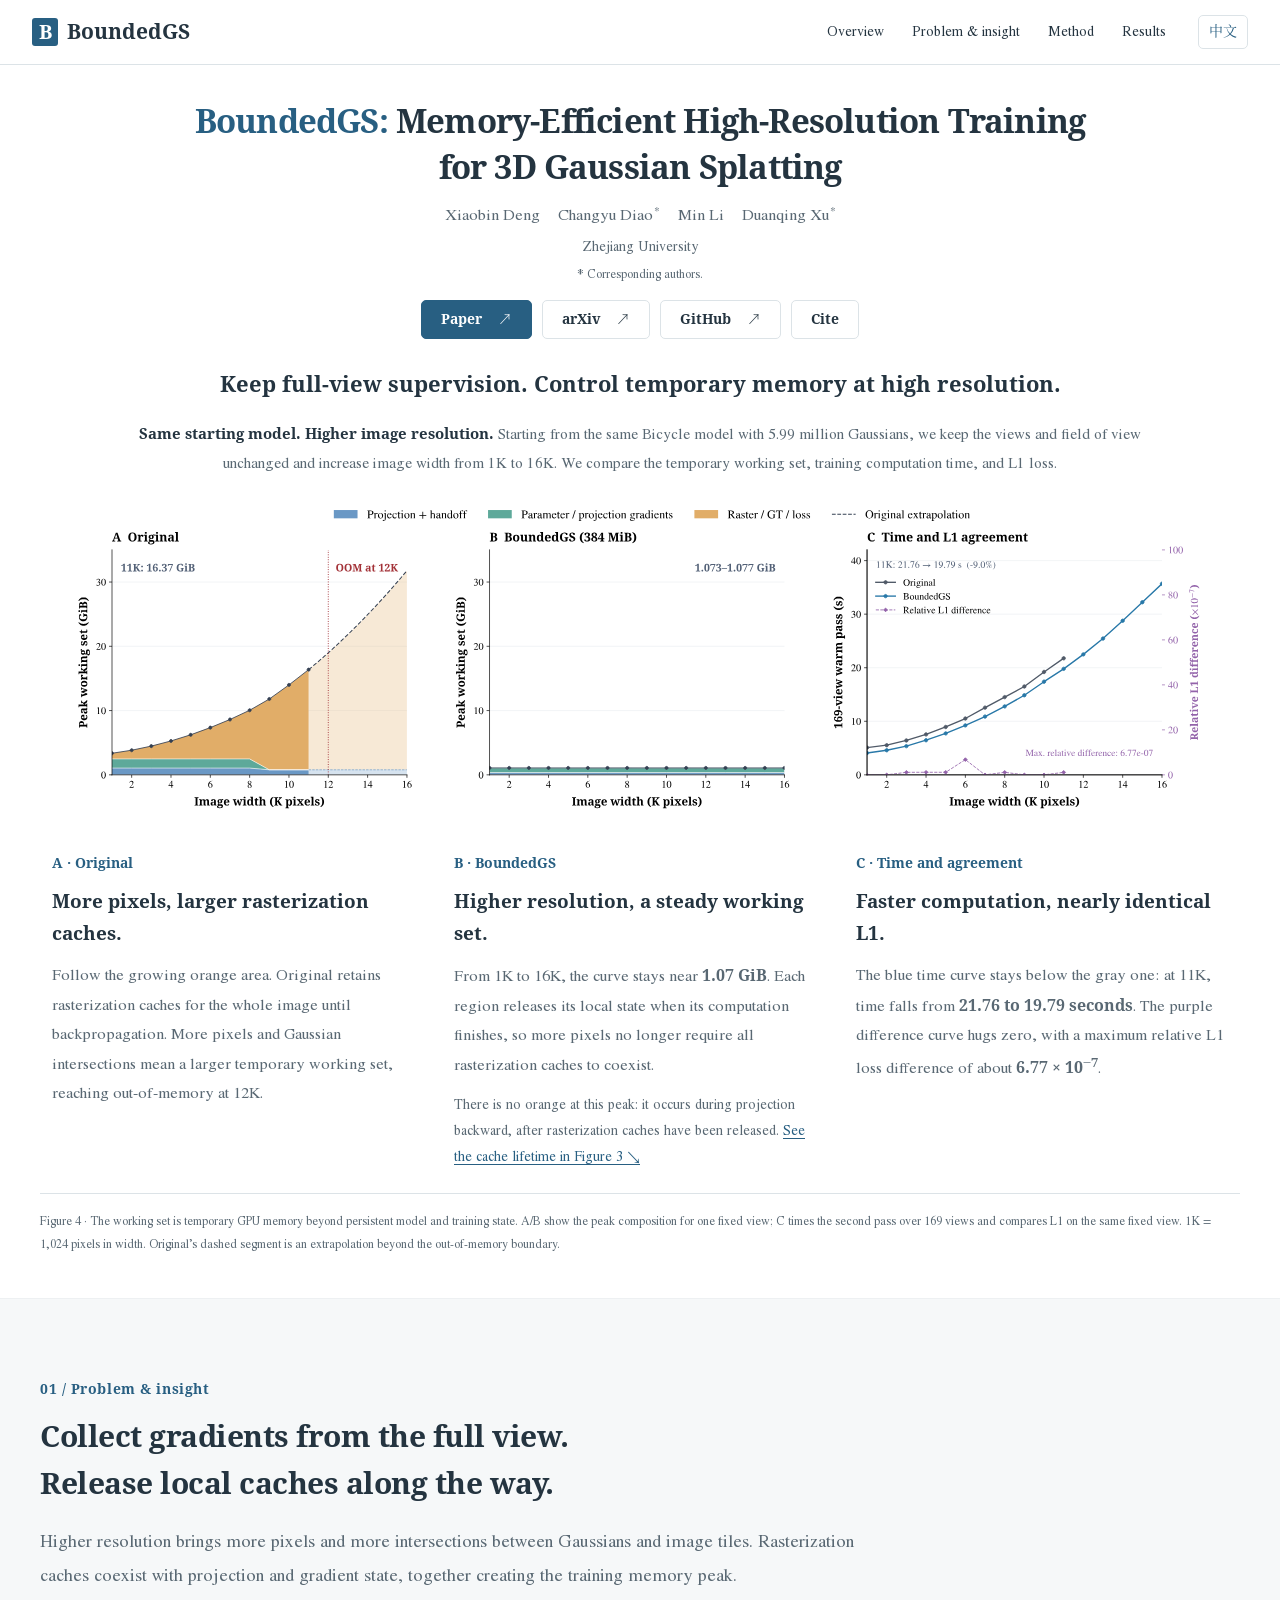
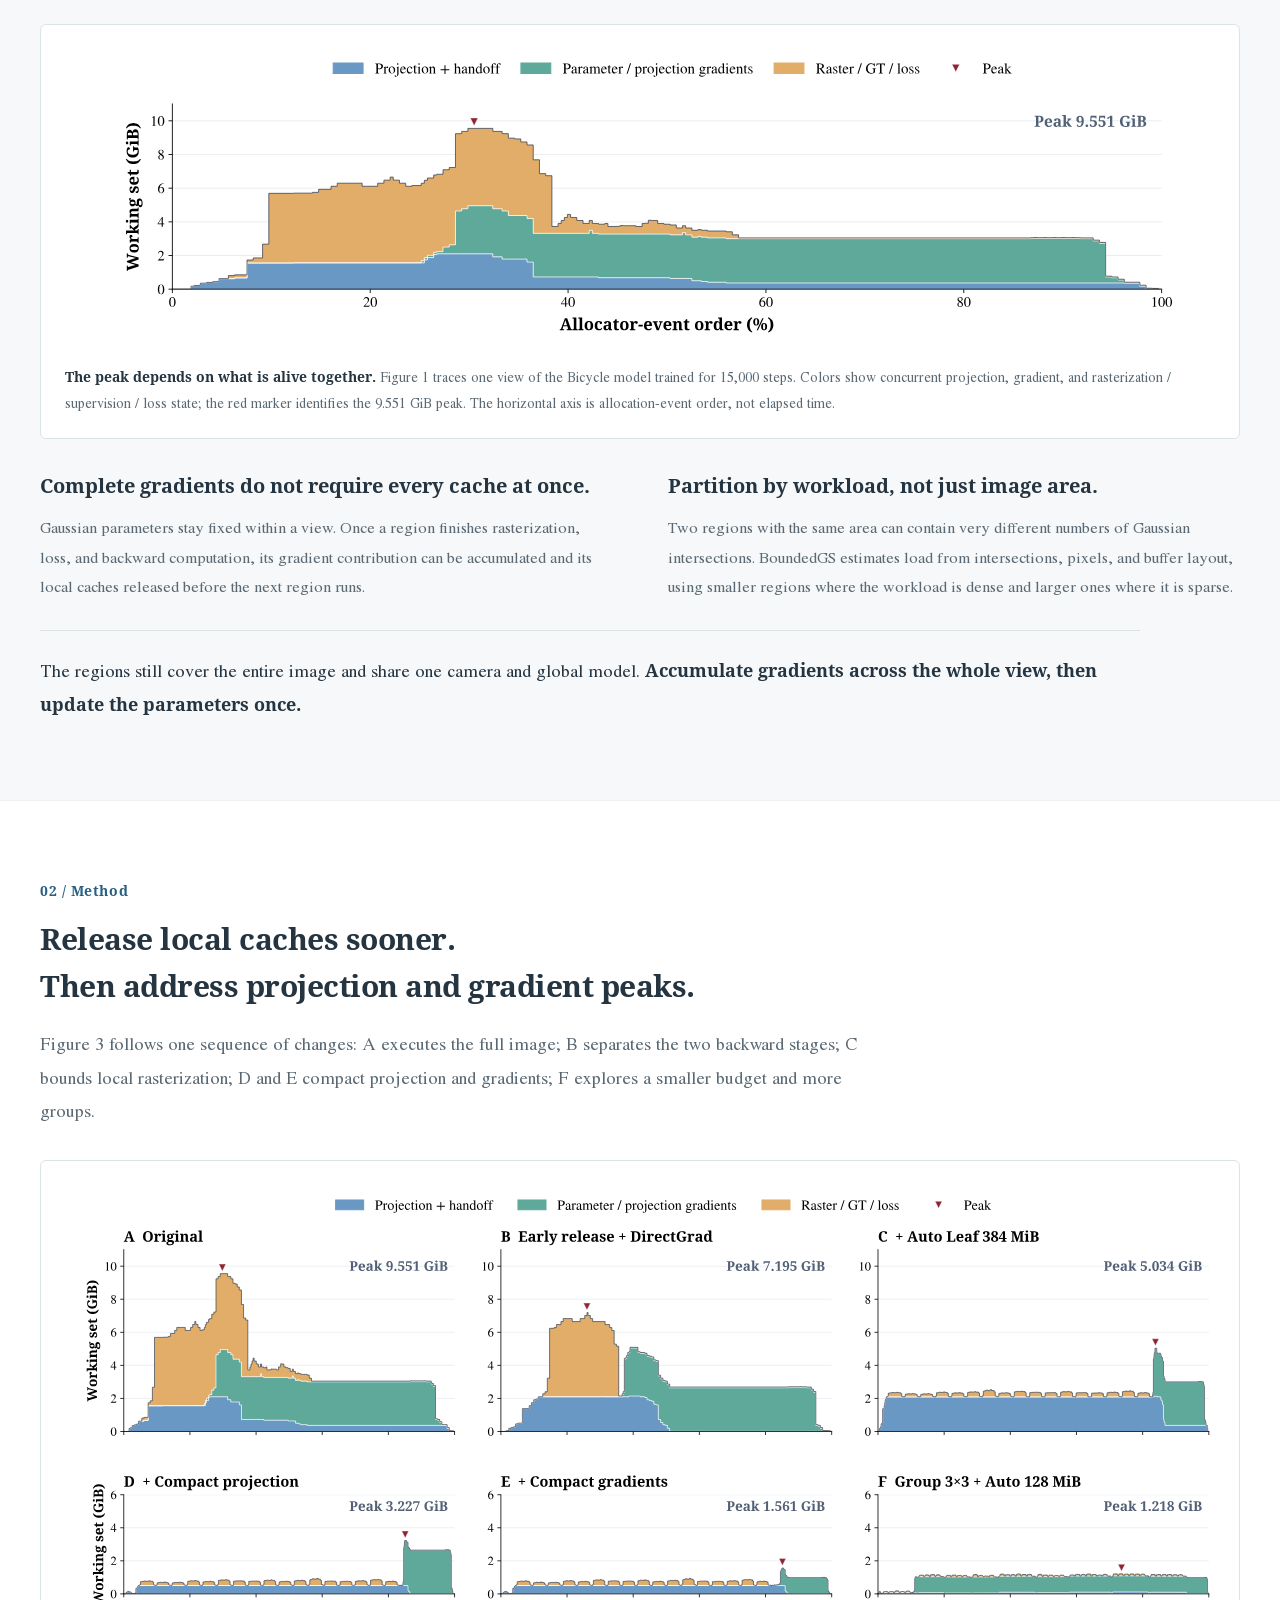
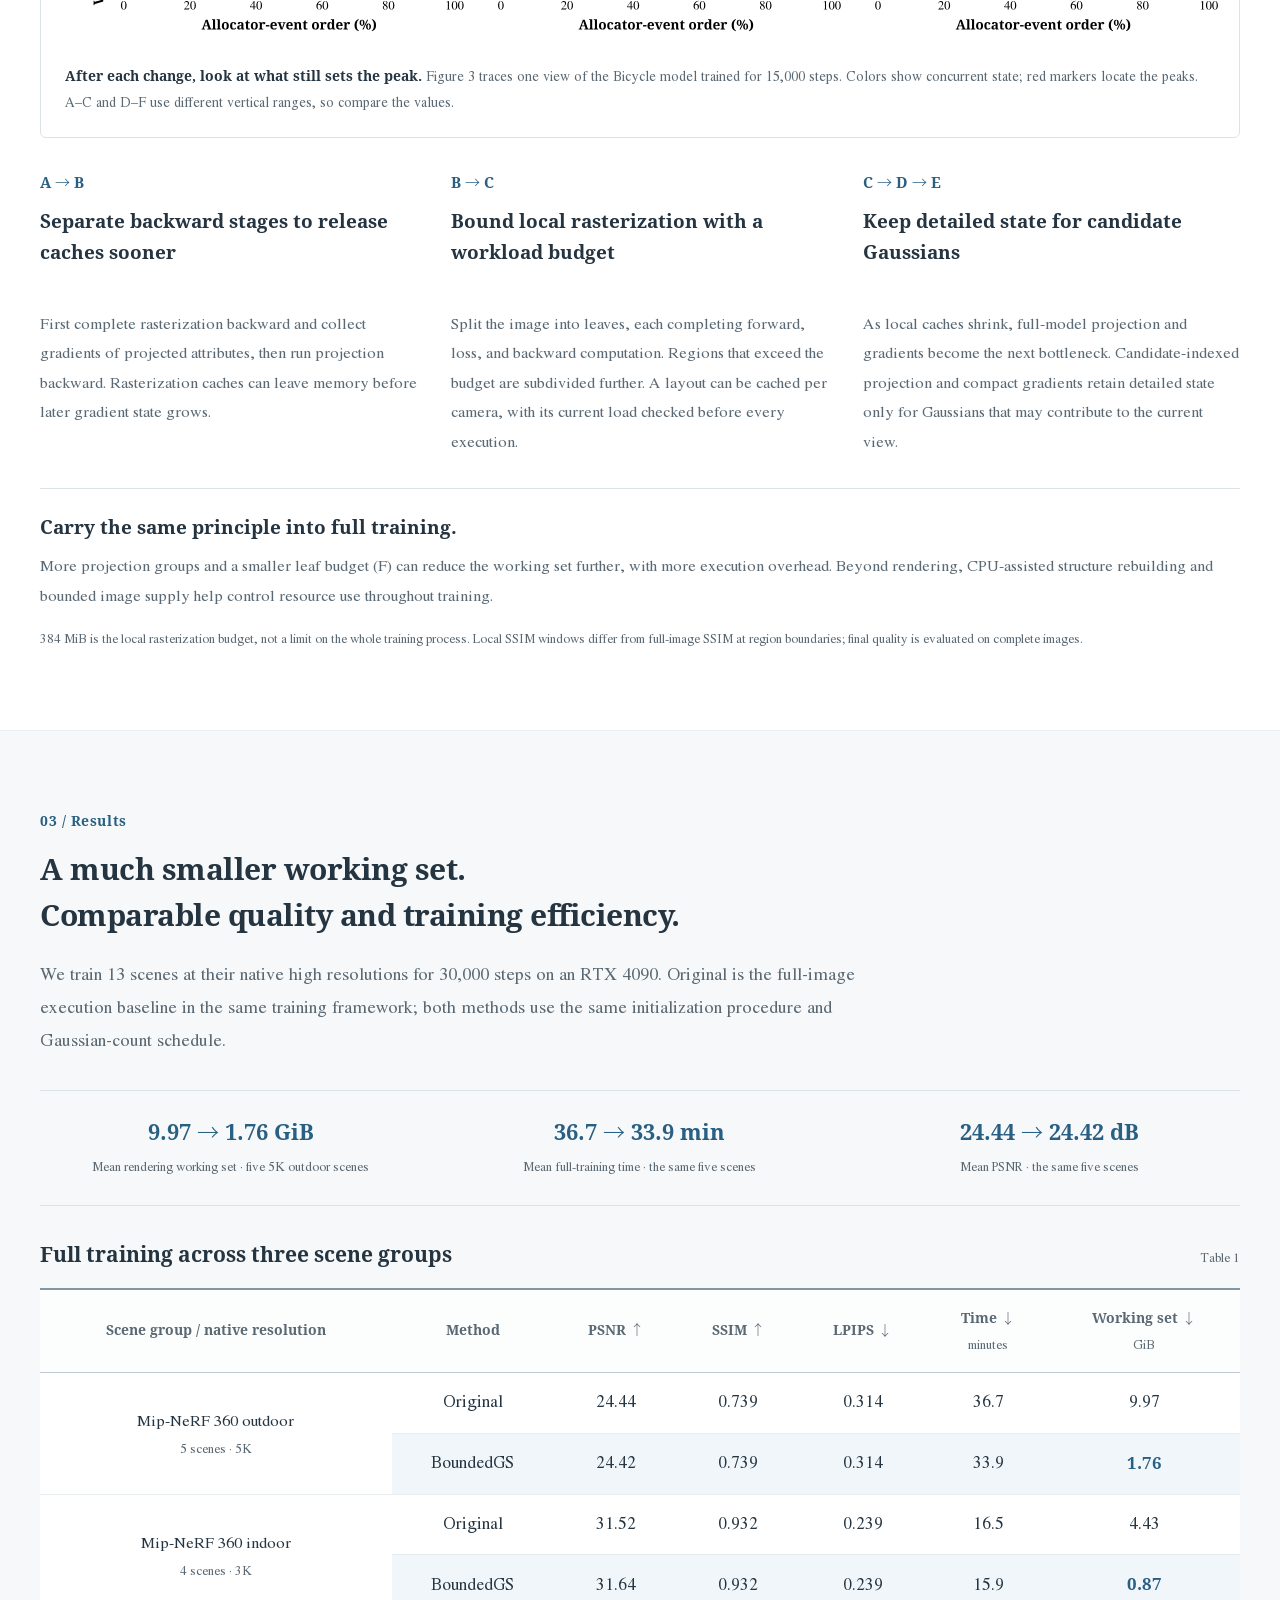
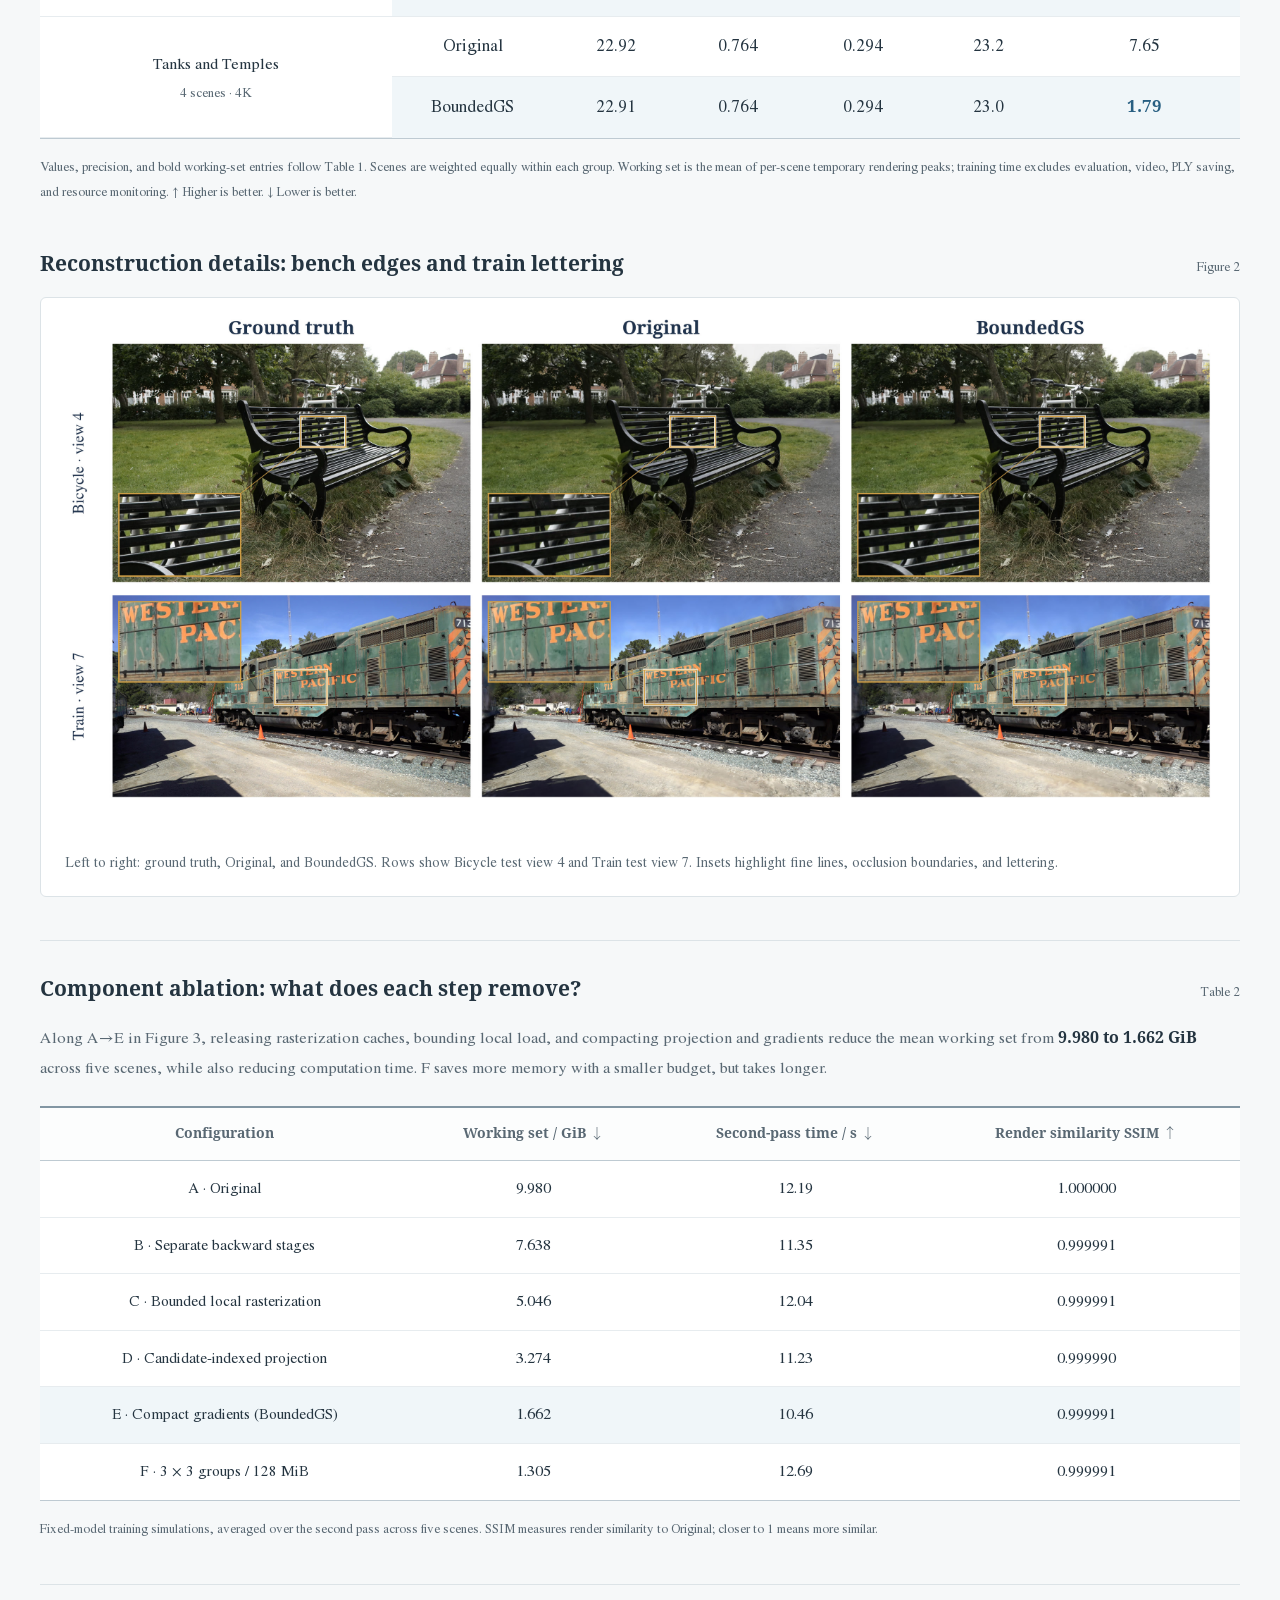
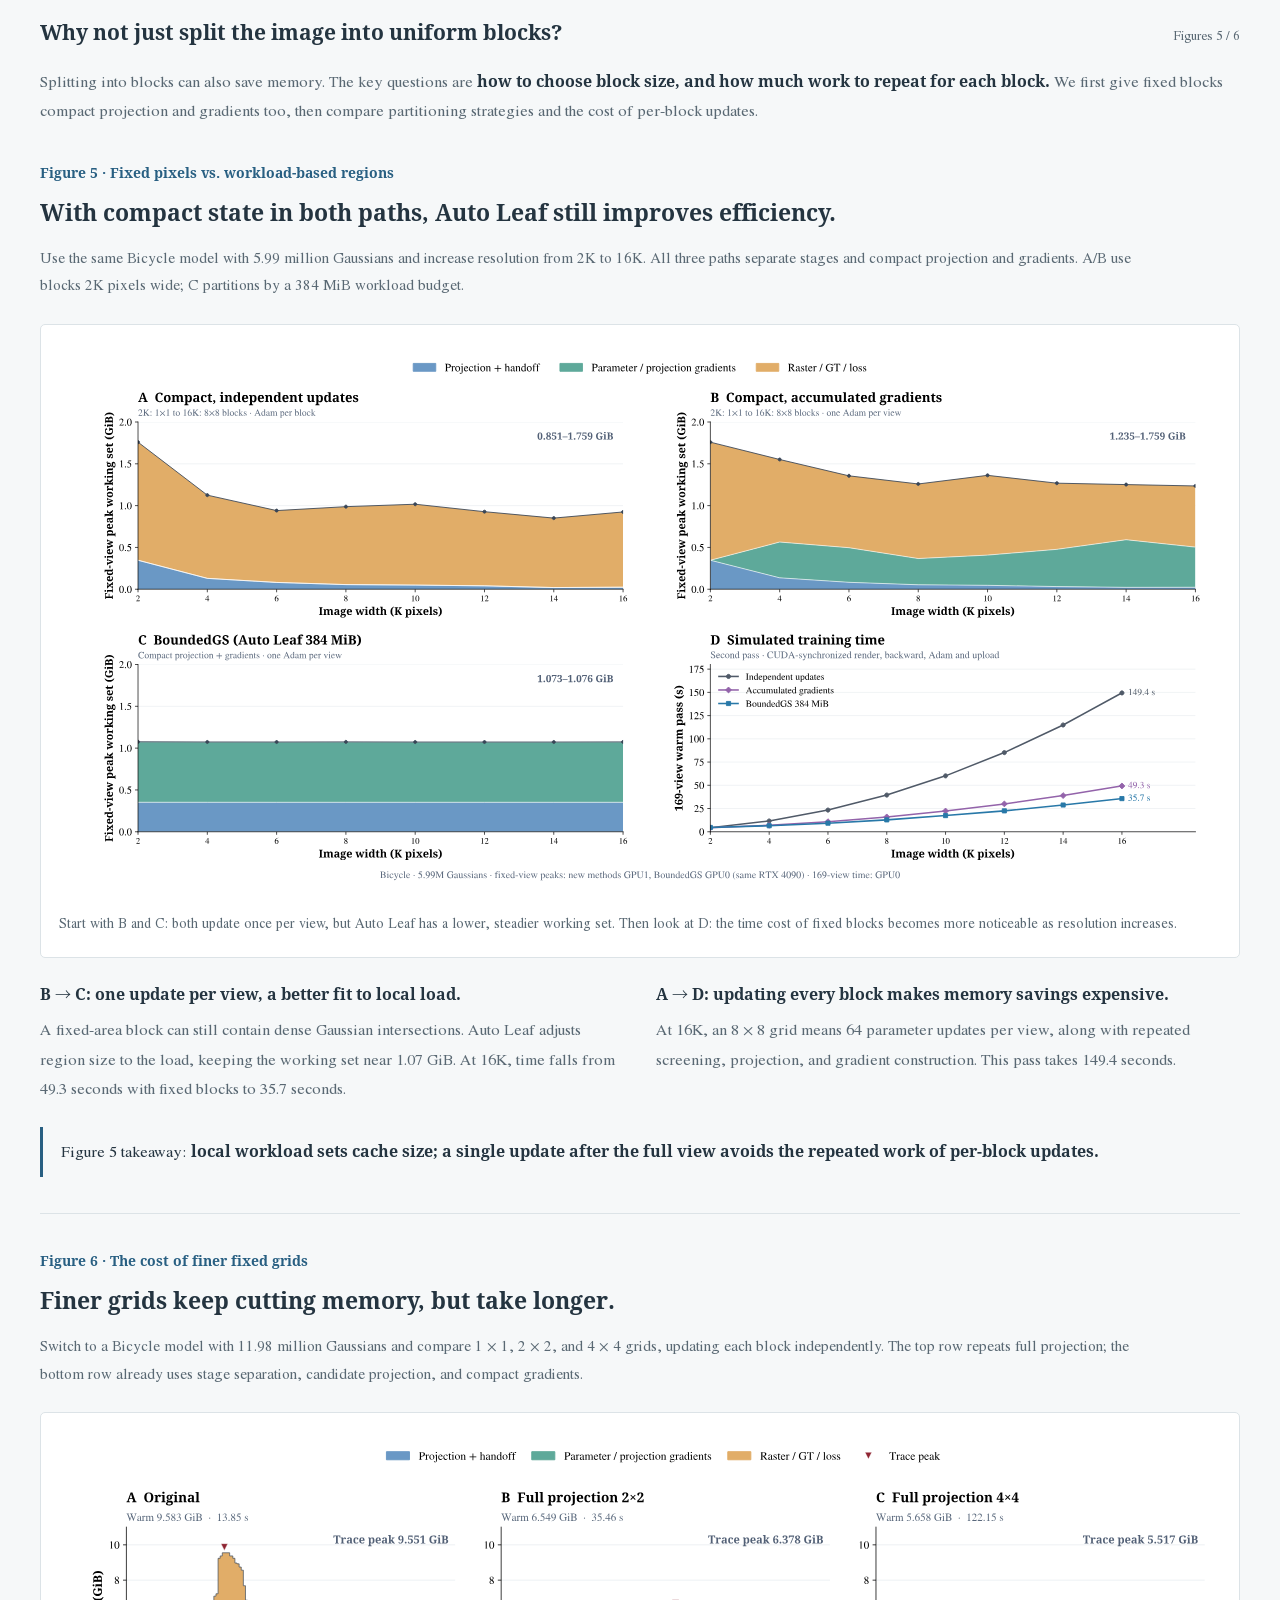
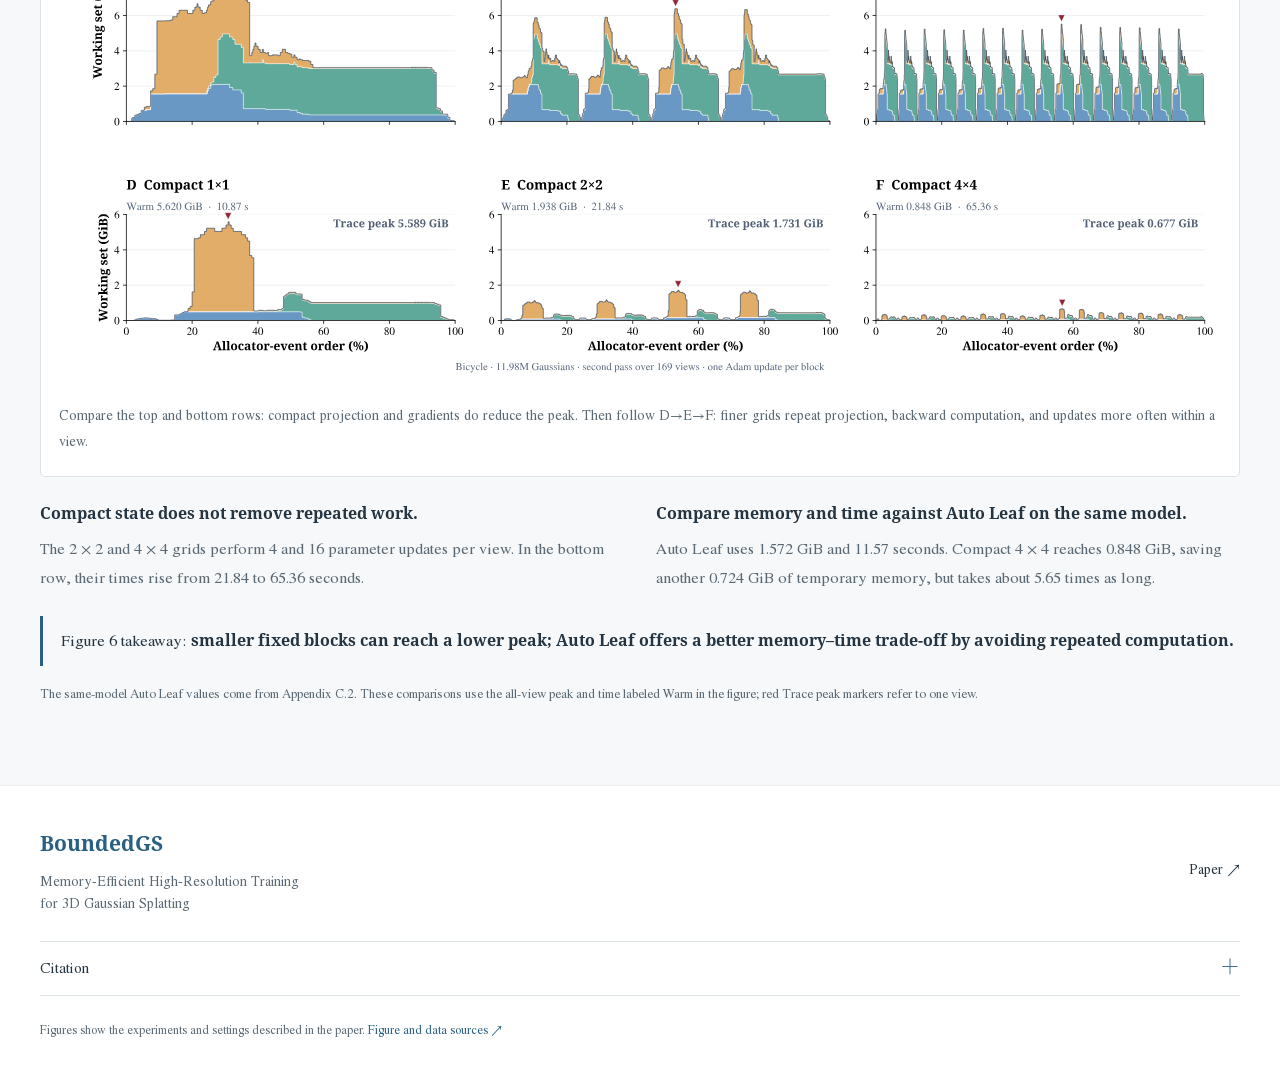
==== commit a23afdb5: "更新链接" ====
--- a/index.html
+++ b/index.html
@@ -6,8 +6,9 @@
   <meta name="theme-color" content="#285f82">
   <meta name="description" content="BoundedGS bounds the active rendering working set for high-resolution 3D Gaussian Splatting (3DGS) training while retaining full-view supervision. Explore the method, results, and paper.">
   <title>BoundedGS: Memory-Efficient High-Resolution Training for 3D Gaussian Splatting</title>
-  <link rel="alternate" hreflang="en" href="./">
-  <link rel="alternate" hreflang="zh-CN" href="zh.html">
+  <link rel="canonical" href="https://xiaobin2001.github.io/BoundedGS-Web/">
+  <link rel="alternate" hreflang="en" href="https://xiaobin2001.github.io/BoundedGS-Web/">
+  <link rel="alternate" hreflang="zh-CN" href="https://xiaobin2001.github.io/BoundedGS-Web/zh.html">
   <link rel="stylesheet" href="style.css?v=3ca6108b19dd">
   <link rel="preload" href="assets/fonts/STIXGeneral.ttf" as="font" type="font/ttf" crossorigin>
   <script src="app.js?v=c64445084d67" defer></script>
@@ -18,9 +19,13 @@
   <meta name="citation_author" content="Changyu Diao">
   <meta name="citation_author" content="Min Li">
   <meta name="citation_author" content="Duanqing Xu">
-  <meta name="citation_publication_date" content="2026">
+  <meta name="citation_publication_date" content="2026/10/25">
   <meta name="citation_language" content="en">
+  <meta name="citation_arxiv_id" content="2610.34233">
+  <meta name="citation_abstract_html_url" content="https://arxiv.org/abs/2610.34233">
+  <meta name="citation_pdf_url" content="https://xiaobin2001.github.io/BoundedGS-Web/assets/boundedgs-paper.pdf">
   <meta property="og:type" content="article">
+  <meta property="og:url" content="https://xiaobin2001.github.io/BoundedGS-Web/">
   <meta property="og:site_name" content="BoundedGS">
   <meta property="og:title" content="BoundedGS: Memory-Efficient High-Resolution Training for 3D Gaussian Splatting">
   <meta property="og:description" content="BoundedGS bounds the active rendering working set for high-resolution 3D Gaussian Splatting (3DGS) training while retaining full-view supervision. Explore the method, results, and paper.">
@@ -29,7 +34,7 @@
   <meta name="twitter:card" content="summary">
   <meta name="twitter:title" content="BoundedGS: Memory-Efficient High-Resolution Training for 3D Gaussian Splatting">
   <meta name="twitter:description" content="BoundedGS bounds the active rendering working set for high-resolution 3D Gaussian Splatting (3DGS) training while retaining full-view supervision. Explore the method, results, and paper.">
-  <link rel="alternate" hreflang="x-default" href="./">
+  <link rel="alternate" hreflang="x-default" href="https://xiaobin2001.github.io/BoundedGS-Web/">
   <script type="application/ld+json">
 {
   "@context": "https://schema.org",
@@ -83,8 +88,12 @@
   "encoding": {
     "@type": "MediaObject",
     "encodingFormat": "application/pdf",
-    "contentUrl": "assets/boundedgs-paper.pdf"
-  }
+    "contentUrl": "https://xiaobin2001.github.io/BoundedGS-Web/assets/boundedgs-paper.pdf"
+  },
+  "identifier": "arXiv:2610.34233",
+  "url": "https://arxiv.org/abs/2610.34233",
+  "datePublished": "2026-10-25",
+  "mainEntityOfPage": "https://xiaobin2001.github.io/BoundedGS-Web/"
 }
   </script>
 </head>
@@ -101,7 +110,7 @@
       <div id="paper-heading" class="paper-heading">
         <h1><span>BoundedGS:</span> Memory-Efficient High-Resolution Training<br class="title-break"> for 3D Gaussian Splatting</h1>
         <p class="authors"><span class="author-name">Xiaobin Deng</span> <span class="author-name">Changyu Diao<sup>*</sup></span> <span class="author-name">Min Li</span> <span class="author-name">Duanqing Xu<sup>*</sup></span></p><p class="affiliation">Zhejiang University</p><p class="author-note">* Corresponding authors.</p>
-        <div class="resource-buttons"><a class="button primary" href="assets/boundedgs-paper.pdf" target="_blank" rel="noopener">Paper <span aria-hidden="true">↗</span></a><button class="button resource-pending" type="button" disabled aria-label="arXiv: Coming soon"><span>arXiv</span><span class="resource-status">Coming soon</span></button><button class="button resource-pending" type="button" disabled aria-label="GitHub: Coming soon"><span>GitHub</span><span class="resource-status">Coming soon</span></button><button class="button resource-pending" type="button" disabled aria-label="Cite: Coming soon"><span>Cite</span><span class="resource-status">Coming soon</span></button></div>
+        <div class="resource-buttons"><a class="button primary" href="assets/boundedgs-paper.pdf" target="_blank" rel="noopener">Paper <span aria-hidden="true">↗</span></a><a class="button" href="https://arxiv.org/abs/2610.34233" target="_blank" rel="noopener">arXiv <span aria-hidden="true">↗</span></a><a class="button" href="https://github.com/XiaoBin2001/BoundedGS" target="_blank" rel="noopener">GitHub <span aria-hidden="true">↗</span></a><a class="button" href="#bibtex">Cite</a></div>
       </div>
       <div class="task-intro"><h2>Keep full-view supervision. <span>Control temporary memory at high resolution.</span></h2></div>
       <p class="cover-setup"><strong>Same starting model. Higher image resolution.</strong> Starting from the same Bicycle model with 5.99 million Gaussians, we keep the views and field of view unchanged and increase image width from 1K to 16K. We compare the temporary working set, training computation time, and L1 loss.</p>
@@ -230,11 +239,14 @@
     </div></section>
   </main>
 
-  <footer class="shell site-footer" id="citation"><div class="footer-top"><div><a class="brand" href="#overview">BoundedGS</a><p>Memory-Efficient High-Resolution Training<br>for 3D Gaussian Splatting</p></div><div class="footer-links"><a href="assets/boundedgs-paper.pdf" target="_blank" rel="noopener">Paper ↗</a></div></div><details class="citation-details"><summary>Citation <span aria-hidden="true">＋</span></summary><div class="citation-body"><pre id="bibtex">@misc{deng2026boundedgs,
-  title  = {BoundedGS: Memory-Efficient High-Resolution Training
-            for 3D Gaussian Splatting},
-  author = {Xiaobin Deng and Changyu Diao and Min Li and Duanqing Xu},
-  year   = {2026}
+  <footer class="shell site-footer" id="citation"><div class="footer-top"><div><a class="brand" href="#overview">BoundedGS</a><p>Memory-Efficient High-Resolution Training<br>for 3D Gaussian Splatting</p></div><div class="footer-links"><a href="assets/boundedgs-paper.pdf" target="_blank" rel="noopener">Paper ↗</a></div></div><details class="citation-details"><summary>Citation <span aria-hidden="true">＋</span></summary><div class="citation-body"><pre id="bibtex">@misc{deng2026boundedgsmemoryefficienthighresolutiontraining,
+      title={BoundedGS: Memory-Efficient High-Resolution Training for 3D Gaussian Splatting},
+      author={Xiaobin Deng and Changyu Diao and Min Li and Duanqing Xu},
+      year={2026},
+      eprint={2610.34233},
+      archivePrefix={arXiv},
+      primaryClass={cs.CV},
+      url={https://arxiv.org/abs/2610.34233},
 }</pre><button class="button" id="copy-citation">Copy BibTeX</button><span id="copy-status" role="status"></span></div></details><p class="footer-note">Figures show the experiments and settings described in the paper. <a href="asset-sources.json" target="_blank" rel="noopener">Figure and data sources ↗</a></p></footer>
 </body>
 </html>
